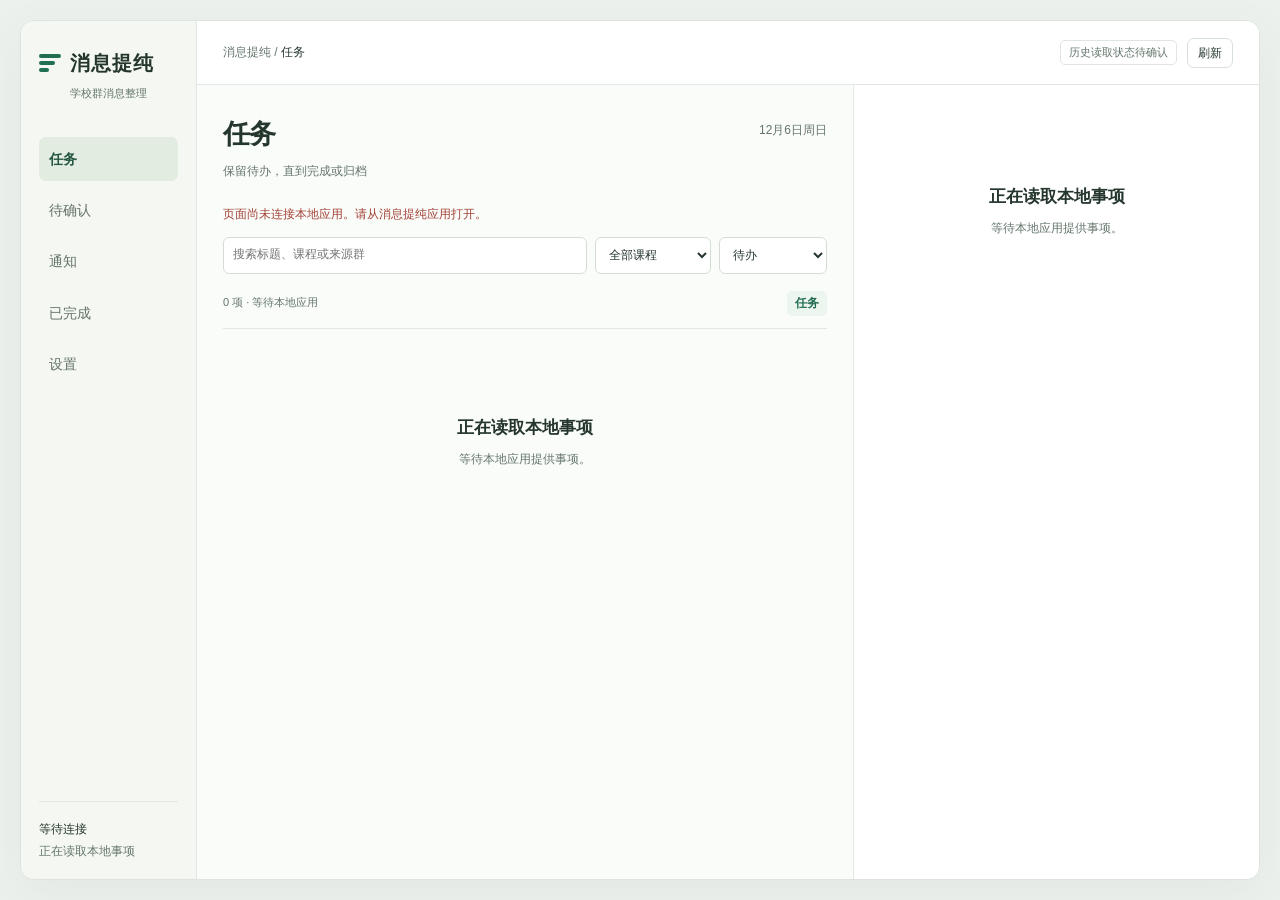
==== src/MessagePurify.Windows/App/ui/index.html @ 473367e9 "feat: connect the desktop app to persisted QQ messages" ====
<!doctype html>
<html lang="zh-CN">
<head>
  <meta charset="utf-8">
  <meta name="viewport" content="width=device-width,initial-scale=1">
  <meta http-equiv="Content-Security-Policy" content="default-src 'none'; script-src 'self'; style-src 'self'; img-src 'none'; connect-src 'none'; object-src 'none'; base-uri 'none'; form-action 'none'">
  <title>消息提纯</title>
  <link rel="stylesheet" href="app.css">
  <script src="app.js" defer></script>
</head>
<body>
  <div class="app" id="app">
    <aside class="sidebar">
      <div class="brand"><span class="brand-mark" aria-hidden="true"><i></i><i></i><i></i></span>消息提纯</div>
      <p class="brand-caption">学校群消息整理</p>
      <nav class="nav" id="nav" aria-label="主导航"></nav>
      <div class="sidebar-foot"><b id="connection-status">等待连接</b><span id="receiving-status">正在读取本地事项</span></div>
    </aside>
    <main class="main">
      <header class="topbar">
        <div class="breadcrumb">消息提纯 <span aria-hidden="true"> / </span><strong id="breadcrumb">任务</strong></div>
        <div class="top-actions"><span class="connection-badge" id="history-status">历史读取状态待确认</span><button class="button small" data-action="refresh">刷新</button></div>
      </header>
      <div class="workarea">
        <section class="list-pane" id="list-pane" aria-label="事项列表">
          <div class="page-head"><div><h1 id="page-title">任务</h1><p class="subline" id="page-subline">正在读取本地事项</p></div><div class="date-stamp" id="date-stamp"></div></div>
          <p class="error" id="host-error" role="alert" hidden></p>
          <div class="filters" id="filters">
            <input id="search" type="search" aria-label="搜索事项" placeholder="搜索标题、课程或来源群">
            <select id="course-filter" aria-label="按课程筛选"><option value="">全部课程</option></select>
            <select id="state-filter" aria-label="按状态筛选"><option value="active">待办</option></select>
          </div>
          <div class="list-summary" id="list-summary"></div>
          <div class="rows" id="rows"></div>
          <div id="settings-panel" hidden></div>
        </section>
        <aside class="detail-pane" id="detail-pane" aria-label="事项详情">
          <div class="detail-scroll"><div class="empty"><h2>正在读取</h2><p>等待本地应用提供事项。</p></div></div>
          <div class="confirmation-bar" hidden></div>
        </aside>
      </div>
    </main>
  </div>
  <div class="toast" id="toast" role="status" hidden></div>
</body>
</html>
---- src/MessagePurify.Windows/App/ui/app.css ----
:root { color-scheme:light; --ink:#25362d; --muted:#64766c; --line:#e1e8e3; --accent:#226e53; --soft:#edf5ef; --danger:#a34237; --warning:#855819; }
* { box-sizing:border-box; }
body { margin:0; background:#edf1ee; color:var(--ink); font:14px/1.6 "Microsoft YaHei","Segoe UI",sans-serif; }
button,input,select { font:inherit; }
button { cursor:pointer; }
button:focus-visible,input:focus-visible,select:focus-visible { outline:2px solid var(--accent); outline-offset:3px; }
button:active { transform:translateY(1px) scale(.97); }
button:disabled { cursor:default; opacity:.55; transform:none!important; }
[hidden] { display:none!important; }
h1,h2,h3,p { margin:0; }
.app { display:grid; grid-template-columns:176px minmax(0,1fr); height:calc(100dvh - 40px); min-height:560px; max-width:1500px; margin:20px auto; width:calc(100% - 40px); border:1px solid #dce4dd; border-radius:14px; background:#fafcf9; overflow:hidden; box-shadow:0 14px 50px #405b4810; }
.sidebar { padding:26px 18px 18px; border-right:1px solid var(--line); background:#f4f7f2; display:flex; flex-direction:column; }
.brand { font-size:20px; font-weight:700; letter-spacing:1px; display:flex; align-items:center; gap:9px; }
.brand-mark { width:22px; height:22px; display:grid; align-content:center; gap:3px; }.brand-mark i { display:block; height:4px; border-radius:2px; background:var(--accent); }.brand-mark i:nth-child(2) { width:16px; }.brand-mark i:nth-child(3) { width:10px; }
.brand-caption { color:var(--muted); font-size:11px; margin:6px 0 34px 31px; }
.nav { display:grid; gap:7px; }.nav button { display:flex; align-items:center; justify-content:space-between; width:100%; border:0; background:none; color:#647368; border-radius:7px; padding:11px 14px; text-align:left; }
.nav button[aria-current="page"] { background:#e2ece1; color:#23563e; font-weight:700; }.nav button:hover { background:#e9efe6; }
.count { font-size:11px; min-width:21px; padding:0 6px; border-radius:5px; text-align:center; background:#fff9; font-weight:600; }
.nav button { gap:6px; padding-inline:10px; }.nav button>span:first-child { display:inline-flex; align-items:center; white-space:nowrap; }.count { white-space:nowrap; font-size:10px; }
.sidebar-foot { margin-top:auto; color:var(--muted); border-top:1px solid var(--line); padding-top:18px; font-size:12px; }.sidebar-foot b { display:block; color:var(--ink); font-weight:500; margin-bottom:3px; }
.main { min-width:0; min-height:0; display:grid; grid-template-rows:64px minmax(0,1fr); }
.topbar { padding:0 26px; display:flex; justify-content:space-between; align-items:center; border-bottom:1px solid var(--line); background:#fff; gap:18px; }
.breadcrumb { color:var(--muted); font-size:12px; }.breadcrumb strong { color:var(--ink); font-weight:500; }.top-actions { display:flex; align-items:center; gap:10px; }
.connection-badge { padding:3px 8px; border:1px solid #dfe6dd; color:var(--muted); border-radius:5px; font-size:11px; white-space:nowrap; }
.button { border:1px solid #d8e1d9; border-radius:7px; padding:8px 13px; background:#fff; color:var(--ink); line-height:1.5; }.button:hover { transform:translateY(-1px); background:#f3f7f1; border-color:#a6b9a8; box-shadow:0 4px 10px #405b4815; }
.button.primary { background:var(--accent); border-color:var(--accent); color:white; }.button.primary:hover { background:#19563f; }.button.small { padding:5px 10px; font-size:12px; }.button.quiet { background:transparent; border-color:transparent; color:var(--muted); }
.workarea { display:grid; grid-template-columns:minmax(340px,1fr) 406px; min-height:0; }
.list-pane { min-width:0; padding:28px 26px; overflow:auto; }.page-head { display:flex; justify-content:space-between; align-items:flex-start; gap:16px; margin-bottom:24px; }
h1 { font-size:27px; letter-spacing:-.6px; font-weight:650; }.subline { color:var(--muted); font-size:12px; margin-top:6px; }.date-stamp { font-size:12px; color:var(--muted); text-align:right; padding-top:8px; white-space:nowrap; }
.filters { display:grid; grid-template-columns:minmax(100px,1fr) 116px 108px; gap:8px; margin-bottom:17px; }.filters input,.filters select { margin:0; min-width:0; }
.list-summary { display:flex; justify-content:space-between; align-items:center; border-bottom:1px solid var(--line); padding-bottom:12px; margin-bottom:15px; color:var(--muted); font-size:11px; gap:12px; }.list-summary b { font-size:12px; color:var(--accent); padding:3px 8px; background:var(--soft); border-radius:5px; }
.rows { display:grid; gap:11px; }.task-row { width:100%; border:1px solid var(--line); background:#fff; border-radius:9px; padding:17px 18px; text-align:left; color:var(--ink); }
.task-row:hover { transform:translateY(-2px); border-color:#adbbad; box-shadow:0 7px 16px #405b4812; }.task-row.selected { background:#f0f6ee; border-color:#8cae8b; }.task-row.overdue { border-left:3px solid #c57b6c; }.task-row.today { border-left:3px solid #c7a057; }
.row-top { display:flex; gap:10px; align-items:center; margin-bottom:9px; }.row-top h2 { font-size:15px; font-weight:600; flex:1; overflow-wrap:anywhere; }
.tag { font-size:10px; line-height:20px; padding:0 6px; border-radius:4px; font-weight:600; white-space:nowrap; background:#eef1ef; color:#5a6c62; }.tag.p0,.tag.overdue { background:#f8eae6; color:var(--danger); }.tag.p1,.tag.pending { background:#faf0de; color:var(--warning); }.tag.p2 { background:#e9f0e8; color:#41663f; }
.row-meta { display:flex; justify-content:space-between; gap:12px; color:var(--muted); font-size:11px; }.row-meta span:first-child { overflow:hidden; text-overflow:ellipsis; white-space:nowrap; }.row-meta span:last-child { flex-shrink:0; }.row-note { color:var(--warning); font-size:11px; margin-top:9px; }
.unread-dot { display:inline-block; width:6px; height:6px; border-radius:50%; background:#d56b59; margin-left:6px; vertical-align:middle; flex-shrink:0; }
.detail-pane { border-left:1px solid var(--line); background:#fff; min-height:0; display:grid; grid-template-rows:minmax(0,1fr) auto; overflow:hidden; }.detail-scroll { min-height:0; overflow:auto; overscroll-behavior:contain; padding:28px 26px; }
.confirmation-bar { border-top:1px solid var(--line); padding:14px 26px; background:#fff; }.confirmation-bar p { color:var(--muted); font-size:11px; line-height:1.8; margin-bottom:10px; }.confirmation-bar .button { width:100%; }
.eyebrow { color:var(--muted); font-size:11px; letter-spacing:1px; margin-bottom:13px; }.detail-title { font-size:21px; line-height:1.5; font-weight:650; margin-bottom:11px; overflow-wrap:anywhere; }.detail-sub { color:var(--muted); font-size:12px; margin-bottom:22px; }.detail-actions { display:flex; flex-wrap:wrap; gap:9px; margin:17px 0 24px; }
.deadline-box { border-radius:8px; padding:15px 16px; background:#f4f7f1; border:1px solid #e2e9dc; margin:20px 0; }.deadline-box.overdue { background:#fdf5f1; border-color:#f1ddd4; }.deadline-box b { display:block; font-size:15px; margin:4px 0; }.deadline-box small { color:var(--muted); font-size:11px; }.deadline-box.overdue b { color:var(--danger); }
.section-label { font-size:12px; font-weight:600; margin:22px 0 10px; }.source-meta { font-size:11px; color:var(--muted); margin:12px 0 9px; overflow-wrap:anywhere; }.message { font-size:12px; line-height:1.9; white-space:pre-wrap; overflow-wrap:anywhere; background:#f7f9f6; border:1px solid var(--line); border-radius:7px; padding:14px; }.image-placeholder { margin-top:10px; padding:12px; border:1px dashed var(--line); color:var(--muted); font-size:11px; }
.form { margin-top:15px; }.field { display:block; margin-bottom:13px; font-size:11px; color:var(--muted); }input,select { display:block; width:100%; border:1px solid #d4ded4; background:white; color:var(--ink); border-radius:6px; min-height:37px; padding:7px 9px; margin-top:5px; font-size:12px; }
.form-grid { display:grid; grid-template-columns:1fr 1fr; gap:12px; }.hint { color:var(--muted); font-size:11px; line-height:1.8; margin-bottom:14px; }.error { color:var(--danger); font-size:12px; margin-bottom:12px; overflow-wrap:anywhere; }
.empty { text-align:center; color:var(--muted); padding:70px 14px; }.empty h2 { font-size:17px; color:var(--ink); margin-bottom:9px; }.empty p { font-size:12px; }
.settings-section { border-top:1px solid var(--line); padding:22px 0; }.settings-section h2 { font-size:15px; margin-bottom:10px; }.settings-section p { color:var(--muted); font-size:12px; line-height:2; }.setting-row { display:flex; align-items:center; justify-content:space-between; gap:16px; margin:16px 0; }.setting-row select { width:145px; margin:0; }
.group-setting { margin-top:18px; padding:15px; border:1px solid var(--line); border-radius:8px; }.group-setting h3 { font-size:13px; }.group-setting .detail-actions { margin-bottom:0; }.change-box { border:1px solid var(--line); background:var(--soft); border-radius:8px; padding:12px 14px; margin-bottom:17px; font-size:12px; }.change-box p { margin-top:7px; color:var(--muted); font-size:11px; }
.toast { position:fixed; bottom:24px; left:50%; transform:translateX(-50%); padding:10px 19px; background:#284333; color:white; border-radius:8px; box-shadow:0 6px 22px #23382322; z-index:5; font-size:12px; max-width:calc(100vw - 40px); }
body,.app,.sidebar,.topbar,.detail-pane,.confirmation-bar,.nav button,.count,.connection-badge,.tag,.deadline-box,.message,input,select { transition:background-color .32s ease,color .32s ease,border-color .32s ease,box-shadow .32s ease; }.button,.task-row { transition:transform .16s ease,background-color .32s ease,color .32s ease,border-color .32s ease,box-shadow .32s ease; }
:root[data-theme="dark"] { color-scheme:dark; --ink:#f1f1f1; --muted:#a6a6a6; --line:#2a2a2a; --accent:#8ed3a6; --soft:#1a2a1e; --danger:#ff9f91; --warning:#f2c56d; }
[data-theme="dark"] body { background:#000; }[data-theme="dark"] .app { background:#0b0b0b; border-color:var(--line); box-shadow:0 14px 50px #000; }[data-theme="dark"] .sidebar { background:#080808; }
[data-theme="dark"] .topbar,[data-theme="dark"] .detail-pane,[data-theme="dark"] .confirmation-bar,[data-theme="dark"] .task-row { background:#101010; }[data-theme="dark"] .nav button { color:var(--muted); }[data-theme="dark"] .nav button[aria-current="page"] { background:#1c2b20; color:#b7e2c3; }[data-theme="dark"] .nav button:hover { background:#181818; }[data-theme="dark"] .count { background:#242424; }[data-theme="dark"] .connection-badge { border-color:#363636; }
[data-theme="dark"] .button { background:#161616; border-color:#383838; }[data-theme="dark"] .button:hover { background:#222; border-color:#5c5c5c; box-shadow:0 4px 10px #0008; }[data-theme="dark"] .button.quiet { background:transparent; border-color:transparent; color:var(--muted); }[data-theme="dark"] .button.primary { background:var(--accent); color:#173122; border-color:var(--accent); }[data-theme="dark"] .button.primary:hover { background:#b0dcbd; }
[data-theme="dark"] .task-row.selected { background:#18251b; border-color:#5e8c68; }[data-theme="dark"] .task-row:hover { border-color:#626262; box-shadow:0 7px 16px #0008; }[data-theme="dark"] .task-row.overdue { border-left-color:#b96f63; }[data-theme="dark"] .task-row.today { border-left-color:#bf9a5b; }
[data-theme="dark"] .tag { background:#242424; color:#c8c8c8; }[data-theme="dark"] .tag.p0,[data-theme="dark"] .tag.overdue { background:#3b2421; color:var(--danger); }[data-theme="dark"] .tag.p1,[data-theme="dark"] .tag.pending { background:#3a311c; color:var(--warning); }[data-theme="dark"] .tag.p2 { background:#1d3322; color:#a9d1b0; }
[data-theme="dark"] .deadline-box { background:#171d18; border-color:#314c37; }[data-theme="dark"] .deadline-box.overdue { background:#241515; border-color:#58332e; }[data-theme="dark"] .message { background:#0b0b0b; }[data-theme="dark"] input,[data-theme="dark"] select { background:#0d0d0d; border-color:#3a3a3a; }[data-theme="dark"] .toast { background:#d2f2db; color:#06120a; }
@media(max-width:1160px) { .app { grid-template-columns:154px minmax(0,1fr); }.sidebar { padding-inline:12px; }.workarea { grid-template-columns:minmax(280px,1fr) 350px; }.list-pane,.detail-scroll { padding:24px 20px; }.confirmation-bar,.topbar { padding-inline:20px; }.row-top h2 { font-size:14px; } }
@media(max-width:880px) { .app { width:860px; margin:12px; height:calc(100dvh - 24px); }.workarea { grid-template-columns:340px minmax(0,1fr); }.connection-badge { display:none; } }
@media(max-height:620px) { .app { margin:0; width:100%; height:100dvh; min-height:0; border-radius:0; }.detail-scroll { padding-block:16px; }.confirmation-bar { padding-block:10px; } }
@media(prefers-reduced-motion:reduce) { * { transition:none!important; }.button:hover,.task-row:hover { transform:none!important; box-shadow:none!important; } }
[data-motion="reduce"] * { transition:none!important; }[data-motion="reduce"] .button:hover,[data-motion="reduce"] .task-row:hover { transform:none!important; box-shadow:none!important; }
:root:not([data-ready]) * { transition:none!important; }
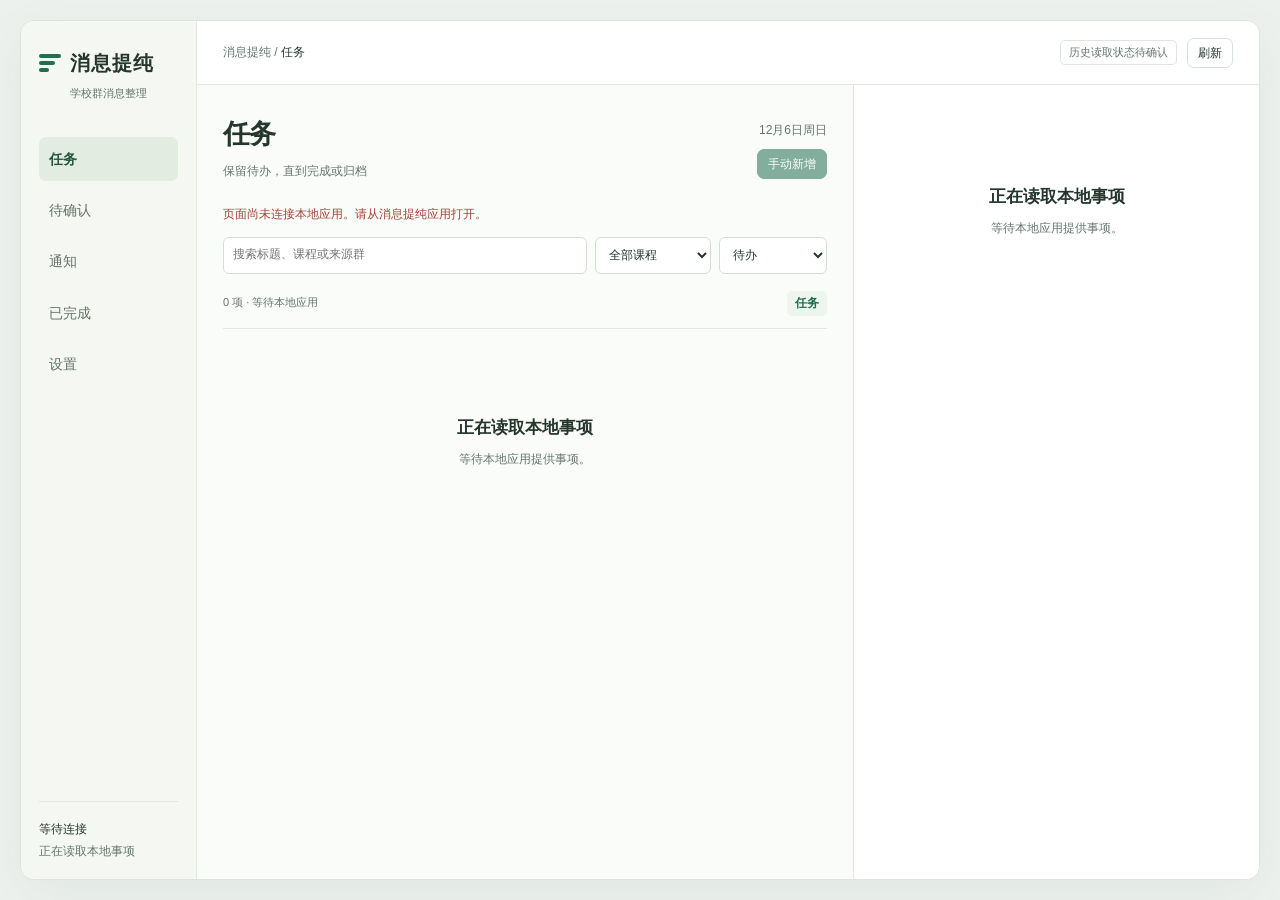
==== commit 5abb6f9f: "feat: support manual task creation" ====
--- a/src/MessagePurify.Windows/App/ui/index.html
+++ b/src/MessagePurify.Windows/App/ui/index.html
@@ -23,7 +23,7 @@
       </header>
       <div class="workarea">
         <section class="list-pane" id="list-pane" aria-label="事项列表">
-          <div class="page-head"><div><h1 id="page-title">任务</h1><p class="subline" id="page-subline">正在读取本地事项</p></div><div class="date-stamp" id="date-stamp"></div></div>
+          <div class="page-head"><div><h1 id="page-title">任务</h1><p class="subline" id="page-subline">正在读取本地事项</p></div><div class="page-head-actions"><div class="date-stamp" id="date-stamp"></div><button class="button primary small" data-action="new-task" disabled>手动新增</button></div></div>
           <p class="error" id="host-error" role="alert" hidden></p>
           <div class="filters" id="filters">
             <input id="search" type="search" aria-label="搜索事项" placeholder="搜索标题、课程或来源群">
--- a/src/MessagePurify.Windows/App/ui/app.css
+++ b/src/MessagePurify.Windows/App/ui/app.css
@@ -27,6 +27,7 @@
 .workarea { display:grid; grid-template-columns:minmax(340px,1fr) 406px; min-height:0; }
 .list-pane { min-width:0; padding:28px 26px; overflow:auto; }.page-head { display:flex; justify-content:space-between; align-items:flex-start; gap:16px; margin-bottom:24px; }
 h1 { font-size:27px; letter-spacing:-.6px; font-weight:650; }.subline { color:var(--muted); font-size:12px; margin-top:6px; }.date-stamp { font-size:12px; color:var(--muted); text-align:right; padding-top:8px; white-space:nowrap; }
+.page-head-actions { display:grid; justify-items:end; gap:9px; }.manual-source { margin-left:7px; color:var(--muted); }
 .filters { display:grid; grid-template-columns:minmax(100px,1fr) 116px 108px; gap:8px; margin-bottom:17px; }.filters input,.filters select { margin:0; min-width:0; }
 .list-summary { display:flex; justify-content:space-between; align-items:center; border-bottom:1px solid var(--line); padding-bottom:12px; margin-bottom:15px; color:var(--muted); font-size:11px; gap:12px; }.list-summary b { font-size:12px; color:var(--accent); padding:3px 8px; background:var(--soft); border-radius:5px; }
 .rows { display:grid; gap:11px; }.task-row { width:100%; border:1px solid var(--line); background:#fff; border-radius:9px; padding:17px 18px; text-align:left; color:var(--ink); }
@@ -35,6 +36,8 @@
 .tag { font-size:10px; line-height:20px; padding:0 6px; border-radius:4px; font-weight:600; white-space:nowrap; background:#eef1ef; color:#5a6c62; }.tag.p0,.tag.overdue { background:#f8eae6; color:var(--danger); }.tag.p1,.tag.pending { background:#faf0de; color:var(--warning); }.tag.p2 { background:#e9f0e8; color:#41663f; }
 .row-meta { display:flex; justify-content:space-between; gap:12px; color:var(--muted); font-size:11px; }.row-meta span:first-child { overflow:hidden; text-overflow:ellipsis; white-space:nowrap; }.row-meta span:last-child { flex-shrink:0; }.row-note { color:var(--warning); font-size:11px; margin-top:9px; }
 .unread-dot { display:inline-block; width:6px; height:6px; border-radius:50%; background:#d56b59; margin-left:6px; vertical-align:middle; flex-shrink:0; }
+.change-badge { display:inline-block; margin-left:8px; border:1px solid var(--line); border-radius:4px; padding:1px 6px; background:var(--soft); color:var(--accent); font-size:10px; font-weight:500; vertical-align:middle; }.detail-change-label { margin:0 0 12px; }
+.change-history .section-label span { margin-left:8px; color:var(--muted); font-size:10px; font-weight:400; }.history-list { list-style:none; padding:0; }.history-entry { border:1px solid var(--line); border-radius:8px; padding:12px; margin-bottom:10px; }.history-heading { display:flex; justify-content:space-between; align-items:flex-start; flex-wrap:wrap; gap:6px 12px; font-size:12px; overflow-wrap:anywhere; }.history-heading time { color:var(--muted); font-size:10px; }.history-fields { margin-top:12px; font-size:11px; }.history-fields dt { color:var(--muted); margin:9px 0 4px; }.history-fields dd { display:flex; flex-wrap:wrap; gap:5px 8px; overflow-wrap:anywhere; }.history-fields dd>span:not(.history-arrow),.history-fields strong { min-width:0; max-width:100%; }.history-fields strong { font-weight:500; }.history-arrow { color:var(--muted); }.history-evidence { margin-top:12px; border-top:1px solid var(--line); padding-top:10px; }.history-evidence .hint { margin-bottom:0; }.pending-changes .button { margin-top:10px; }
 .detail-pane { border-left:1px solid var(--line); background:#fff; min-height:0; display:grid; grid-template-rows:minmax(0,1fr) auto; overflow:hidden; }.detail-scroll { min-height:0; overflow:auto; overscroll-behavior:contain; padding:28px 26px; }
 .confirmation-bar { border-top:1px solid var(--line); padding:14px 26px; background:#fff; }.confirmation-bar p { color:var(--muted); font-size:11px; line-height:1.8; margin-bottom:10px; }.confirmation-bar .button { width:100%; }
 .eyebrow { color:var(--muted); font-size:11px; letter-spacing:1px; margin-bottom:13px; }.detail-title { font-size:21px; line-height:1.5; font-weight:650; margin-bottom:11px; overflow-wrap:anywhere; }.detail-sub { color:var(--muted); font-size:12px; margin-bottom:22px; }.detail-actions { display:flex; flex-wrap:wrap; gap:9px; margin:17px 0 24px; }
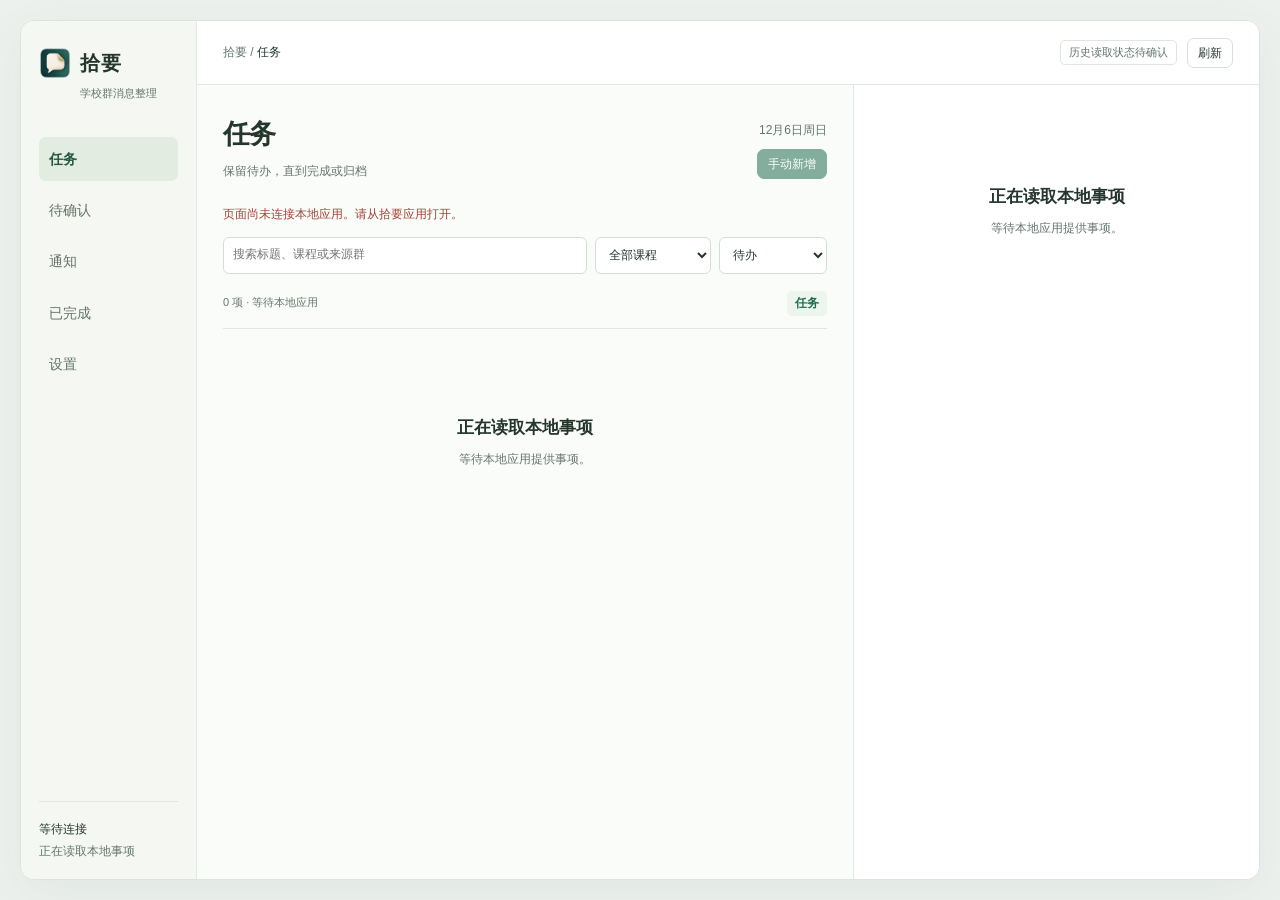
==== commit 9414a77e: "feat: brand the application as Shiyao" ====
--- a/src/MessagePurify.Windows/App/ui/index.html
+++ b/src/MessagePurify.Windows/App/ui/index.html
@@ -3,22 +3,23 @@
 <head>
   <meta charset="utf-8">
   <meta name="viewport" content="width=device-width,initial-scale=1">
-  <meta http-equiv="Content-Security-Policy" content="default-src 'none'; script-src 'self'; style-src 'self'; img-src 'none'; connect-src 'none'; object-src 'none'; base-uri 'none'; form-action 'none'">
-  <title>消息提纯</title>
+  <meta http-equiv="Content-Security-Policy" content="default-src 'none'; script-src 'self'; style-src 'self'; img-src 'self'; connect-src 'none'; object-src 'none'; base-uri 'none'; form-action 'none'">
+  <title>拾要</title>
+  <link rel="icon" href="assets/shiyao.ico">
   <link rel="stylesheet" href="app.css">
   <script src="app.js" defer></script>
 </head>
 <body>
   <div class="app" id="app">
     <aside class="sidebar">
-      <div class="brand"><span class="brand-mark" aria-hidden="true"><i></i><i></i><i></i></span>消息提纯</div>
+      <div class="brand"><img class="brand-mark" src="assets/shiyao.png" width="32" height="32" alt="" aria-hidden="true">拾要</div>
       <p class="brand-caption">学校群消息整理</p>
       <nav class="nav" id="nav" aria-label="主导航"></nav>
       <div class="sidebar-foot"><b id="connection-status">等待连接</b><span id="receiving-status">正在读取本地事项</span></div>
     </aside>
     <main class="main">
       <header class="topbar">
-        <div class="breadcrumb">消息提纯 <span aria-hidden="true"> / </span><strong id="breadcrumb">任务</strong></div>
+        <div class="breadcrumb">拾要 <span aria-hidden="true"> / </span><strong id="breadcrumb">任务</strong></div>
         <div class="top-actions"><span class="connection-badge" id="history-status">历史读取状态待确认</span><button class="button small" data-action="refresh">刷新</button></div>
       </header>
       <div class="workarea">
--- a/src/MessagePurify.Windows/App/ui/app.css
+++ b/src/MessagePurify.Windows/App/ui/app.css
@@ -11,8 +11,8 @@
 .app { display:grid; grid-template-columns:176px minmax(0,1fr); height:calc(100dvh - 40px); min-height:560px; max-width:1500px; margin:20px auto; width:calc(100% - 40px); border:1px solid #dce4dd; border-radius:14px; background:#fafcf9; overflow:hidden; box-shadow:0 14px 50px #405b4810; }
 .sidebar { padding:26px 18px 18px; border-right:1px solid var(--line); background:#f4f7f2; display:flex; flex-direction:column; }
 .brand { font-size:20px; font-weight:700; letter-spacing:1px; display:flex; align-items:center; gap:9px; }
-.brand-mark { width:22px; height:22px; display:grid; align-content:center; gap:3px; }.brand-mark i { display:block; height:4px; border-radius:2px; background:var(--accent); }.brand-mark i:nth-child(2) { width:16px; }.brand-mark i:nth-child(3) { width:10px; }
-.brand-caption { color:var(--muted); font-size:11px; margin:6px 0 34px 31px; }
+.brand-mark { width:32px; height:32px; flex-shrink:0; object-fit:contain; }
+.brand-caption { color:var(--muted); font-size:11px; margin:6px 0 34px 41px; }
 .nav { display:grid; gap:7px; }.nav button { display:flex; align-items:center; justify-content:space-between; width:100%; border:0; background:none; color:#647368; border-radius:7px; padding:11px 14px; text-align:left; }
 .nav button[aria-current="page"] { background:#e2ece1; color:#23563e; font-weight:700; }.nav button:hover { background:#e9efe6; }
 .count { font-size:11px; min-width:21px; padding:0 6px; border-radius:5px; text-align:center; background:#fff9; font-weight:600; }
@@ -45,8 +45,10 @@
 .section-label { font-size:12px; font-weight:600; margin:22px 0 10px; }.source-meta { font-size:11px; color:var(--muted); margin:12px 0 9px; overflow-wrap:anywhere; }.message { font-size:12px; line-height:1.9; white-space:pre-wrap; overflow-wrap:anywhere; background:#f7f9f6; border:1px solid var(--line); border-radius:7px; padding:14px; }.image-placeholder { margin-top:10px; padding:12px; border:1px dashed var(--line); color:var(--muted); font-size:11px; }
 .form { margin-top:15px; }.field { display:block; margin-bottom:13px; font-size:11px; color:var(--muted); }input,select { display:block; width:100%; border:1px solid #d4ded4; background:white; color:var(--ink); border-radius:6px; min-height:37px; padding:7px 9px; margin-top:5px; font-size:12px; }
 .form-grid { display:grid; grid-template-columns:1fr 1fr; gap:12px; }.hint { color:var(--muted); font-size:11px; line-height:1.8; margin-bottom:14px; }.error { color:var(--danger); font-size:12px; margin-bottom:12px; overflow-wrap:anywhere; }
+.merge-field { margin:14px 0; padding:13px; border:1px solid var(--line); border-radius:8px; }.merge-field h3 { display:flex; justify-content:space-between; gap:10px; font-size:12px; }.merge-field h3 span { color:var(--warning); font-size:11px; }.merge-field dl { display:grid; grid-template-columns:65px minmax(0,1fr); gap:7px 9px; margin:12px 0; font-size:11px; line-height:1.6; }.merge-field dt { color:var(--muted); }.merge-field dd { margin:0; overflow-wrap:anywhere; }.split-evidence { border:1px solid var(--line); border-radius:8px; padding:13px; margin:18px 0; }.split-evidence legend { font-size:12px; padding:0 6px; }.evidence-choice { display:flex; gap:9px; margin:12px 0; font-size:12px; line-height:1.7; }.evidence-choice input { width:16px; min-height:16px; margin:3px 0 0; flex-shrink:0; }.evidence-choice small { display:block; color:var(--muted); white-space:pre-wrap; max-height:120px; overflow:auto; overflow-wrap:anywhere; }.related-items,.merged-sources { border-top:1px solid var(--line); padding-top:18px; margin-top:18px; }.related-items .button,.merged-sources>.button { display:block; margin:8px 0; max-width:100%; text-align:left; overflow-wrap:anywhere; }.merged-source-detail { border:1px solid var(--line); border-radius:8px; padding:12px; margin-top:15px; }.merged-source-detail>h3 { font-size:13px; }
 .empty { text-align:center; color:var(--muted); padding:70px 14px; }.empty h2 { font-size:17px; color:var(--ink); margin-bottom:9px; }.empty p { font-size:12px; }
 .settings-section { border-top:1px solid var(--line); padding:22px 0; }.settings-section h2 { font-size:15px; margin-bottom:10px; }.settings-section p { color:var(--muted); font-size:12px; line-height:2; }.setting-row { display:flex; align-items:center; justify-content:space-between; gap:16px; margin:16px 0; }.setting-row select { width:145px; margin:0; }
+.backup-preview { margin-top:16px; padding:16px; border:1px solid var(--line); border-radius:8px; background:var(--soft); }.backup-preview h3 { font-size:13px; margin-bottom:8px; }.backup-section #backup-result { overflow-wrap:anywhere; }.backup-section .error { color:var(--danger); }.backup-preview .detail-actions { margin-bottom:0; }
 .group-setting { margin-top:18px; padding:15px; border:1px solid var(--line); border-radius:8px; }.group-setting h3 { font-size:13px; }.group-setting .detail-actions { margin-bottom:0; }.change-box { border:1px solid var(--line); background:var(--soft); border-radius:8px; padding:12px 14px; margin-bottom:17px; font-size:12px; }.change-box p { margin-top:7px; color:var(--muted); font-size:11px; }
 .toast { position:fixed; bottom:24px; left:50%; transform:translateX(-50%); padding:10px 19px; background:#284333; color:white; border-radius:8px; box-shadow:0 6px 22px #23382322; z-index:5; font-size:12px; max-width:calc(100vw - 40px); }
 body,.app,.sidebar,.topbar,.detail-pane,.confirmation-bar,.nav button,.count,.connection-badge,.tag,.deadline-box,.message,input,select { transition:background-color .32s ease,color .32s ease,border-color .32s ease,box-shadow .32s ease; }.button,.task-row { transition:transform .16s ease,background-color .32s ease,color .32s ease,border-color .32s ease,box-shadow .32s ease; }
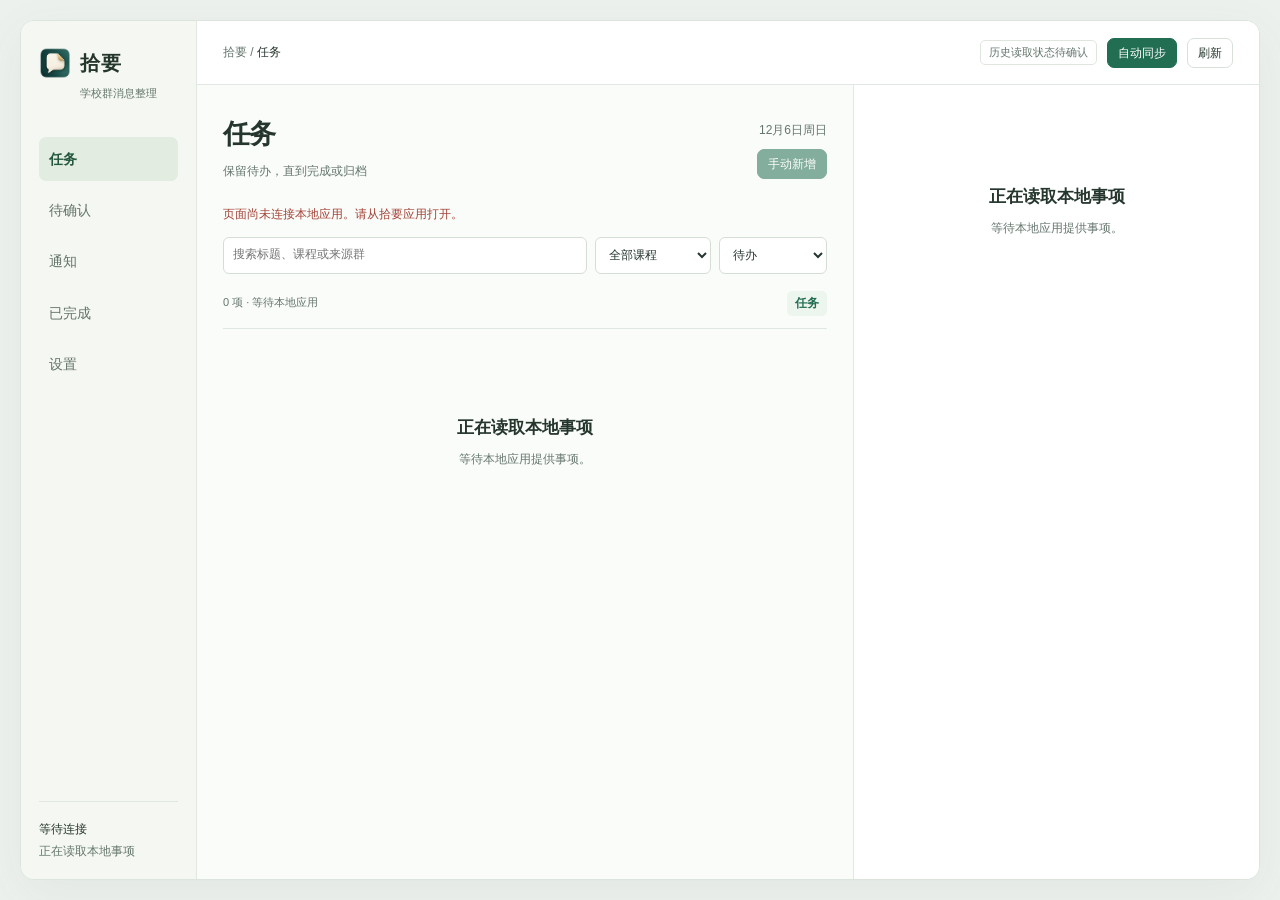
==== commit 3770ee9c: "feat: sync QQ on demand and restore ordinary client" ====
--- a/src/MessagePurify.Windows/App/ui/index.html
+++ b/src/MessagePurify.Windows/App/ui/index.html
@@ -20,7 +20,7 @@
     <main class="main">
       <header class="topbar">
         <div class="breadcrumb">拾要 <span aria-hidden="true"> / </span><strong id="breadcrumb">任务</strong></div>
-        <div class="top-actions"><span class="connection-badge" id="history-status">历史读取状态待确认</span><button class="button small" data-action="refresh">刷新</button></div>
+        <div class="top-actions"><span class="connection-badge" id="history-status">等待同步</span><button class="button primary small" data-action="sync-now">自动同步</button><button class="button small" data-action="refresh">刷新</button></div>
       </header>
       <div class="workarea">
         <section class="list-pane" id="list-pane" aria-label="事项列表">
--- a/src/MessagePurify.Windows/App/ui/app.css
+++ b/src/MessagePurify.Windows/App/ui/app.css
@@ -65,3 +65,7 @@
 @media(prefers-reduced-motion:reduce) { * { transition:none!important; }.button:hover,.task-row:hover { transform:none!important; box-shadow:none!important; } }
 [data-motion="reduce"] * { transition:none!important; }[data-motion="reduce"] .button:hover,[data-motion="reduce"] .task-row:hover { transform:none!important; box-shadow:none!important; }
 :root:not([data-ready]) * { transition:none!important; }
+
+.transparency-control { display:flex; align-items:center; gap:10px; }
+.transparency-control input[type="range"] { width:150px; padding:0; border:0; background:transparent; accent-color:var(--accent); cursor:pointer; }
+.transparency-control output { min-width:40px; text-align:right; font-variant-numeric:tabular-nums; color:var(--muted); }
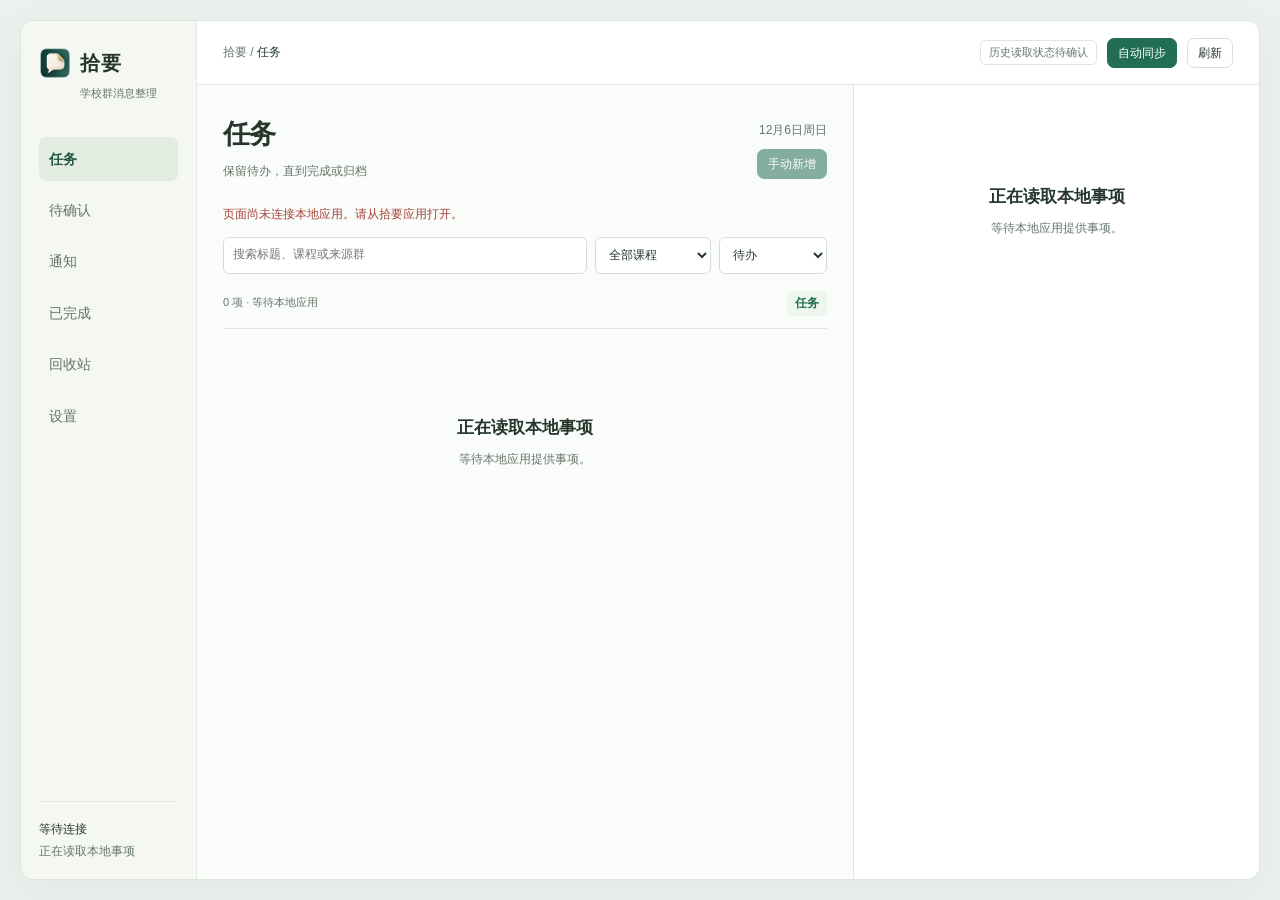
==== commit d46ed07a: "feat: move ignored messages into sidebar trash page" ====
--- a/src/MessagePurify.Windows/App/ui/index.html
+++ b/src/MessagePurify.Windows/App/ui/index.html
@@ -32,6 +32,12 @@
             <select id="state-filter" aria-label="按状态筛选"><option value="active">待办</option></select>
           </div>
           <div class="list-summary" id="list-summary"></div>
+          <section id="batch-review" class="batch-review" aria-label="批量审核" hidden>
+            <div class="batch-actions"><label class="batch-check"><input type="checkbox" id="batch-select-all">全选当前列表</label><span id="batch-count">已选 0 项</span><button class="button small" data-action="batch-ignore" disabled>批量忽略</button><button class="button primary small" data-action="batch-accept" disabled>批量加入任务</button></div>
+            <div class="batch-options"><label>统一日期（可选）<input type="date" id="batch-date" aria-label="批量任务统一日期"></label><label class="batch-check"><input type="checkbox" id="batch-use-suggestions">使用各项建议日期</label></div>
+            <p class="subline">加入前请核对日期；没有日期或需要单独审核的条目会保留。忽略后可在“回收站”中撤销。</p>
+            <p id="batch-result" class="subline" role="status" hidden></p>
+          </section>
           <div class="rows" id="rows"></div>
           <div id="settings-panel" hidden></div>
         </section>
--- a/src/MessagePurify.Windows/App/ui/app.css
+++ b/src/MessagePurify.Windows/App/ui/app.css
@@ -31,6 +31,7 @@
 .filters { display:grid; grid-template-columns:minmax(100px,1fr) 116px 108px; gap:8px; margin-bottom:17px; }.filters input,.filters select { margin:0; min-width:0; }
 .list-summary { display:flex; justify-content:space-between; align-items:center; border-bottom:1px solid var(--line); padding-bottom:12px; margin-bottom:15px; color:var(--muted); font-size:11px; gap:12px; }.list-summary b { font-size:12px; color:var(--accent); padding:3px 8px; background:var(--soft); border-radius:5px; }
 .rows { display:grid; gap:11px; }.task-row { width:100%; border:1px solid var(--line); background:#fff; border-radius:9px; padding:17px 18px; text-align:left; color:var(--ink); }
+.batch-review { border:1px solid var(--line); border-radius:9px; padding:12px; margin-bottom:15px; }.batch-actions,.batch-options { display:flex; align-items:center; flex-wrap:wrap; gap:8px 12px; }.batch-actions { justify-content:flex-start; }.batch-actions>span { color:var(--muted); font-size:12px; }.batch-options { margin-top:10px; font-size:12px; }.batch-options input[type=date] { display:block; margin-top:4px; padding:5px 8px; }.batch-check { display:inline-flex; align-items:center; gap:6px; font-size:12px; cursor:pointer; }.batch-check input { width:17px; height:17px; margin:0; padding:0; accent-color:var(--accent); flex-shrink:0; }.batch-row { display:flex; align-items:center; gap:9px; min-width:0; }.batch-row .task-row { flex:1; min-width:0; }#batch-result { overflow-wrap:anywhere; }
 .task-row:hover { transform:translateY(-2px); border-color:#adbbad; box-shadow:0 7px 16px #405b4812; }.task-row.selected { background:#f0f6ee; border-color:#8cae8b; }.task-row.overdue { border-left:3px solid #c57b6c; }.task-row.today { border-left:3px solid #c7a057; }
 .row-top { display:flex; gap:10px; align-items:center; margin-bottom:9px; }.row-top h2 { font-size:15px; font-weight:600; flex:1; overflow-wrap:anywhere; }
 .tag { font-size:10px; line-height:20px; padding:0 6px; border-radius:4px; font-weight:600; white-space:nowrap; background:#eef1ef; color:#5a6c62; }.tag.p0,.tag.overdue { background:#f8eae6; color:var(--danger); }.tag.p1,.tag.pending { background:#faf0de; color:var(--warning); }.tag.p2 { background:#e9f0e8; color:#41663f; }
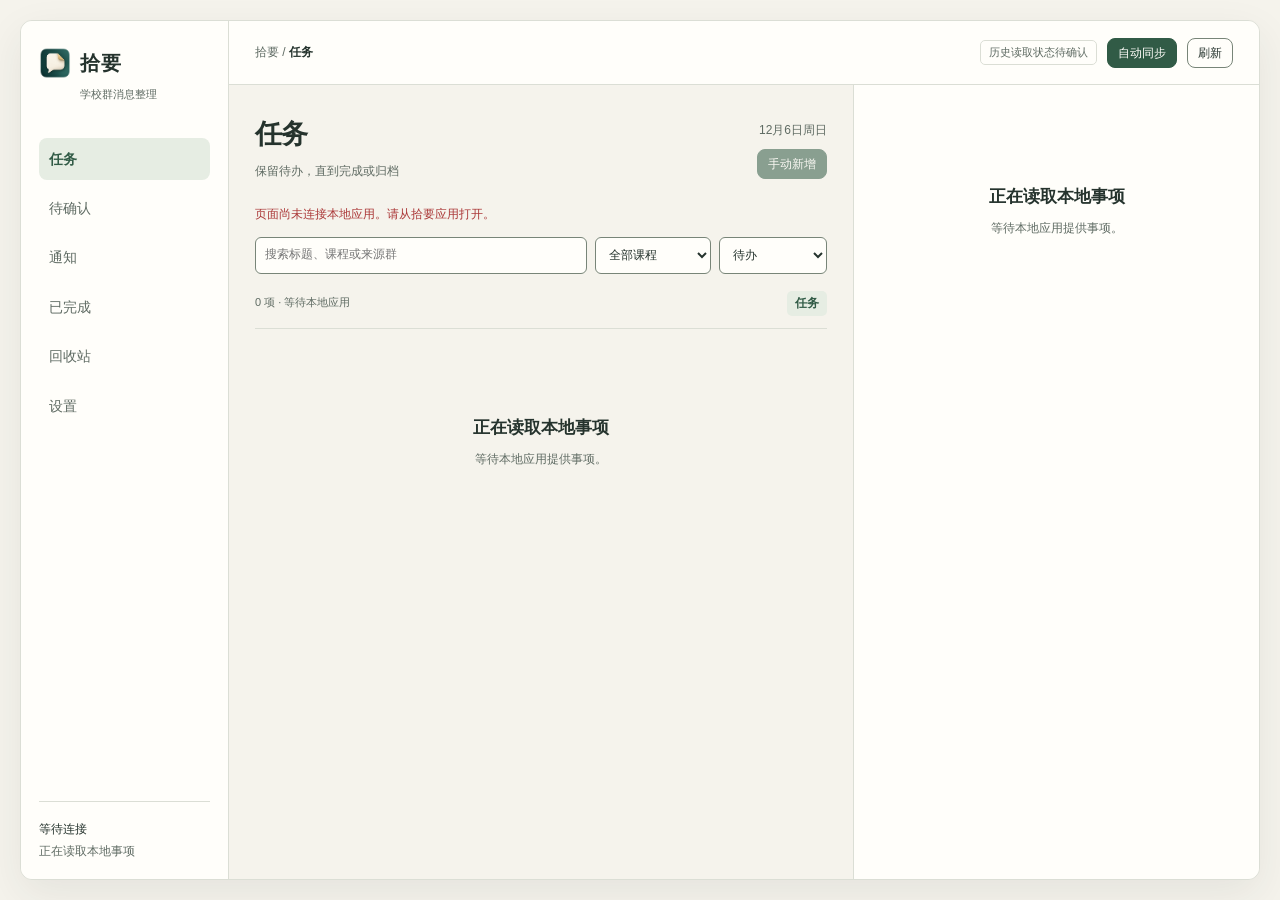
==== commit f60afbe3: "Refresh app styles with an accessible warm palette" ====
--- a/src/MessagePurify.Windows/App/ui/index.html
+++ b/src/MessagePurify.Windows/App/ui/index.html
@@ -12,7 +12,7 @@
 <body>
   <div class="app" id="app">
     <aside class="sidebar">
-      <div class="brand"><img class="brand-mark" src="assets/shiyao.png" width="32" height="32" alt="" aria-hidden="true">拾要</div>
+      <div class="brand"><img class="brand-mark" src="assets/shiyao.png" width="32" height="32" alt="" aria-hidden="true"><span class="brand-name">拾要</span></div>
       <p class="brand-caption">学校群消息整理</p>
       <nav class="nav" id="nav" aria-label="主导航"></nav>
       <div class="sidebar-foot"><b id="connection-status">等待连接</b><span id="receiving-status">正在读取本地事项</span></div>
--- a/src/MessagePurify.Windows/App/ui/app.css
+++ b/src/MessagePurify.Windows/App/ui/app.css
@@ -1,72 +1,245 @@
-:root { color-scheme:light; --ink:#25362d; --muted:#64766c; --line:#e1e8e3; --accent:#226e53; --soft:#edf5ef; --danger:#a34237; --warning:#855819; }
-* { box-sizing:border-box; }
-body { margin:0; background:#edf1ee; color:var(--ink); font:14px/1.6 "Microsoft YaHei","Segoe UI",sans-serif; }
-button,input,select { font:inherit; }
-button { cursor:pointer; }
-button:focus-visible,input:focus-visible,select:focus-visible { outline:2px solid var(--accent); outline-offset:3px; }
-button:active { transform:translateY(1px) scale(.97); }
-button:disabled { cursor:default; opacity:.55; transform:none!important; }
-[hidden] { display:none!important; }
-h1,h2,h3,p { margin:0; }
-.app { display:grid; grid-template-columns:176px minmax(0,1fr); height:calc(100dvh - 40px); min-height:560px; max-width:1500px; margin:20px auto; width:calc(100% - 40px); border:1px solid #dce4dd; border-radius:14px; background:#fafcf9; overflow:hidden; box-shadow:0 14px 50px #405b4810; }
-.sidebar { padding:26px 18px 18px; border-right:1px solid var(--line); background:#f4f7f2; display:flex; flex-direction:column; }
-.brand { font-size:20px; font-weight:700; letter-spacing:1px; display:flex; align-items:center; gap:9px; }
-.brand-mark { width:32px; height:32px; flex-shrink:0; object-fit:contain; }
-.brand-caption { color:var(--muted); font-size:11px; margin:6px 0 34px 41px; }
-.nav { display:grid; gap:7px; }.nav button { display:flex; align-items:center; justify-content:space-between; width:100%; border:0; background:none; color:#647368; border-radius:7px; padding:11px 14px; text-align:left; }
-.nav button[aria-current="page"] { background:#e2ece1; color:#23563e; font-weight:700; }.nav button:hover { background:#e9efe6; }
-.count { font-size:11px; min-width:21px; padding:0 6px; border-radius:5px; text-align:center; background:#fff9; font-weight:600; }
-.nav button { gap:6px; padding-inline:10px; }.nav button>span:first-child { display:inline-flex; align-items:center; white-space:nowrap; }.count { white-space:nowrap; font-size:10px; }
-.sidebar-foot { margin-top:auto; color:var(--muted); border-top:1px solid var(--line); padding-top:18px; font-size:12px; }.sidebar-foot b { display:block; color:var(--ink); font-weight:500; margin-bottom:3px; }
-.main { min-width:0; min-height:0; display:grid; grid-template-rows:64px minmax(0,1fr); }
-.topbar { padding:0 26px; display:flex; justify-content:space-between; align-items:center; border-bottom:1px solid var(--line); background:#fff; gap:18px; }
-.breadcrumb { color:var(--muted); font-size:12px; }.breadcrumb strong { color:var(--ink); font-weight:500; }.top-actions { display:flex; align-items:center; gap:10px; }
-.connection-badge { padding:3px 8px; border:1px solid #dfe6dd; color:var(--muted); border-radius:5px; font-size:11px; white-space:nowrap; }
-.button { border:1px solid #d8e1d9; border-radius:7px; padding:8px 13px; background:#fff; color:var(--ink); line-height:1.5; }.button:hover { transform:translateY(-1px); background:#f3f7f1; border-color:#a6b9a8; box-shadow:0 4px 10px #405b4815; }
-.button.primary { background:var(--accent); border-color:var(--accent); color:white; }.button.primary:hover { background:#19563f; }.button.small { padding:5px 10px; font-size:12px; }.button.quiet { background:transparent; border-color:transparent; color:var(--muted); }
-.workarea { display:grid; grid-template-columns:minmax(340px,1fr) 406px; min-height:0; }
-.list-pane { min-width:0; padding:28px 26px; overflow:auto; }.page-head { display:flex; justify-content:space-between; align-items:flex-start; gap:16px; margin-bottom:24px; }
-h1 { font-size:27px; letter-spacing:-.6px; font-weight:650; }.subline { color:var(--muted); font-size:12px; margin-top:6px; }.date-stamp { font-size:12px; color:var(--muted); text-align:right; padding-top:8px; white-space:nowrap; }
-.page-head-actions { display:grid; justify-items:end; gap:9px; }.manual-source { margin-left:7px; color:var(--muted); }
-.filters { display:grid; grid-template-columns:minmax(100px,1fr) 116px 108px; gap:8px; margin-bottom:17px; }.filters input,.filters select { margin:0; min-width:0; }
-.list-summary { display:flex; justify-content:space-between; align-items:center; border-bottom:1px solid var(--line); padding-bottom:12px; margin-bottom:15px; color:var(--muted); font-size:11px; gap:12px; }.list-summary b { font-size:12px; color:var(--accent); padding:3px 8px; background:var(--soft); border-radius:5px; }
-.rows { display:grid; gap:11px; }.task-row { width:100%; border:1px solid var(--line); background:#fff; border-radius:9px; padding:17px 18px; text-align:left; color:var(--ink); }
-.batch-review { border:1px solid var(--line); border-radius:9px; padding:12px; margin-bottom:15px; }.batch-actions,.batch-options { display:flex; align-items:center; flex-wrap:wrap; gap:8px 12px; }.batch-actions { justify-content:flex-start; }.batch-actions>span { color:var(--muted); font-size:12px; }.batch-options { margin-top:10px; font-size:12px; }.batch-options input[type=date] { display:block; margin-top:4px; padding:5px 8px; }.batch-check { display:inline-flex; align-items:center; gap:6px; font-size:12px; cursor:pointer; }.batch-check input { width:17px; height:17px; margin:0; padding:0; accent-color:var(--accent); flex-shrink:0; }.batch-row { display:flex; align-items:center; gap:9px; min-width:0; }.batch-row .task-row { flex:1; min-width:0; }#batch-result { overflow-wrap:anywhere; }
-.task-row:hover { transform:translateY(-2px); border-color:#adbbad; box-shadow:0 7px 16px #405b4812; }.task-row.selected { background:#f0f6ee; border-color:#8cae8b; }.task-row.overdue { border-left:3px solid #c57b6c; }.task-row.today { border-left:3px solid #c7a057; }
-.row-top { display:flex; gap:10px; align-items:center; margin-bottom:9px; }.row-top h2 { font-size:15px; font-weight:600; flex:1; overflow-wrap:anywhere; }
-.tag { font-size:10px; line-height:20px; padding:0 6px; border-radius:4px; font-weight:600; white-space:nowrap; background:#eef1ef; color:#5a6c62; }.tag.p0,.tag.overdue { background:#f8eae6; color:var(--danger); }.tag.p1,.tag.pending { background:#faf0de; color:var(--warning); }.tag.p2 { background:#e9f0e8; color:#41663f; }
-.row-meta { display:flex; justify-content:space-between; gap:12px; color:var(--muted); font-size:11px; }.row-meta span:first-child { overflow:hidden; text-overflow:ellipsis; white-space:nowrap; }.row-meta span:last-child { flex-shrink:0; }.row-note { color:var(--warning); font-size:11px; margin-top:9px; }
-.unread-dot { display:inline-block; width:6px; height:6px; border-radius:50%; background:#d56b59; margin-left:6px; vertical-align:middle; flex-shrink:0; }
-.change-badge { display:inline-block; margin-left:8px; border:1px solid var(--line); border-radius:4px; padding:1px 6px; background:var(--soft); color:var(--accent); font-size:10px; font-weight:500; vertical-align:middle; }.detail-change-label { margin:0 0 12px; }
-.change-history .section-label span { margin-left:8px; color:var(--muted); font-size:10px; font-weight:400; }.history-list { list-style:none; padding:0; }.history-entry { border:1px solid var(--line); border-radius:8px; padding:12px; margin-bottom:10px; }.history-heading { display:flex; justify-content:space-between; align-items:flex-start; flex-wrap:wrap; gap:6px 12px; font-size:12px; overflow-wrap:anywhere; }.history-heading time { color:var(--muted); font-size:10px; }.history-fields { margin-top:12px; font-size:11px; }.history-fields dt { color:var(--muted); margin:9px 0 4px; }.history-fields dd { display:flex; flex-wrap:wrap; gap:5px 8px; overflow-wrap:anywhere; }.history-fields dd>span:not(.history-arrow),.history-fields strong { min-width:0; max-width:100%; }.history-fields strong { font-weight:500; }.history-arrow { color:var(--muted); }.history-evidence { margin-top:12px; border-top:1px solid var(--line); padding-top:10px; }.history-evidence .hint { margin-bottom:0; }.pending-changes .button { margin-top:10px; }
-.detail-pane { border-left:1px solid var(--line); background:#fff; min-height:0; display:grid; grid-template-rows:minmax(0,1fr) auto; overflow:hidden; }.detail-scroll { min-height:0; overflow:auto; overscroll-behavior:contain; padding:28px 26px; }
-.confirmation-bar { border-top:1px solid var(--line); padding:14px 26px; background:#fff; }.confirmation-bar p { color:var(--muted); font-size:11px; line-height:1.8; margin-bottom:10px; }.confirmation-bar .button { width:100%; }
-.eyebrow { color:var(--muted); font-size:11px; letter-spacing:1px; margin-bottom:13px; }.detail-title { font-size:21px; line-height:1.5; font-weight:650; margin-bottom:11px; overflow-wrap:anywhere; }.detail-sub { color:var(--muted); font-size:12px; margin-bottom:22px; }.detail-actions { display:flex; flex-wrap:wrap; gap:9px; margin:17px 0 24px; }
-.deadline-box { border-radius:8px; padding:15px 16px; background:#f4f7f1; border:1px solid #e2e9dc; margin:20px 0; }.deadline-box.overdue { background:#fdf5f1; border-color:#f1ddd4; }.deadline-box b { display:block; font-size:15px; margin:4px 0; }.deadline-box small { color:var(--muted); font-size:11px; }.deadline-box.overdue b { color:var(--danger); }
-.section-label { font-size:12px; font-weight:600; margin:22px 0 10px; }.source-meta { font-size:11px; color:var(--muted); margin:12px 0 9px; overflow-wrap:anywhere; }.message { font-size:12px; line-height:1.9; white-space:pre-wrap; overflow-wrap:anywhere; background:#f7f9f6; border:1px solid var(--line); border-radius:7px; padding:14px; }.image-placeholder { margin-top:10px; padding:12px; border:1px dashed var(--line); color:var(--muted); font-size:11px; }
-.form { margin-top:15px; }.field { display:block; margin-bottom:13px; font-size:11px; color:var(--muted); }input,select { display:block; width:100%; border:1px solid #d4ded4; background:white; color:var(--ink); border-radius:6px; min-height:37px; padding:7px 9px; margin-top:5px; font-size:12px; }
-.form-grid { display:grid; grid-template-columns:1fr 1fr; gap:12px; }.hint { color:var(--muted); font-size:11px; line-height:1.8; margin-bottom:14px; }.error { color:var(--danger); font-size:12px; margin-bottom:12px; overflow-wrap:anywhere; }
-.merge-field { margin:14px 0; padding:13px; border:1px solid var(--line); border-radius:8px; }.merge-field h3 { display:flex; justify-content:space-between; gap:10px; font-size:12px; }.merge-field h3 span { color:var(--warning); font-size:11px; }.merge-field dl { display:grid; grid-template-columns:65px minmax(0,1fr); gap:7px 9px; margin:12px 0; font-size:11px; line-height:1.6; }.merge-field dt { color:var(--muted); }.merge-field dd { margin:0; overflow-wrap:anywhere; }.split-evidence { border:1px solid var(--line); border-radius:8px; padding:13px; margin:18px 0; }.split-evidence legend { font-size:12px; padding:0 6px; }.evidence-choice { display:flex; gap:9px; margin:12px 0; font-size:12px; line-height:1.7; }.evidence-choice input { width:16px; min-height:16px; margin:3px 0 0; flex-shrink:0; }.evidence-choice small { display:block; color:var(--muted); white-space:pre-wrap; max-height:120px; overflow:auto; overflow-wrap:anywhere; }.related-items,.merged-sources { border-top:1px solid var(--line); padding-top:18px; margin-top:18px; }.related-items .button,.merged-sources>.button { display:block; margin:8px 0; max-width:100%; text-align:left; overflow-wrap:anywhere; }.merged-source-detail { border:1px solid var(--line); border-radius:8px; padding:12px; margin-top:15px; }.merged-source-detail>h3 { font-size:13px; }
-.empty { text-align:center; color:var(--muted); padding:70px 14px; }.empty h2 { font-size:17px; color:var(--ink); margin-bottom:9px; }.empty p { font-size:12px; }
-.settings-section { border-top:1px solid var(--line); padding:22px 0; }.settings-section h2 { font-size:15px; margin-bottom:10px; }.settings-section p { color:var(--muted); font-size:12px; line-height:2; }.setting-row { display:flex; align-items:center; justify-content:space-between; gap:16px; margin:16px 0; }.setting-row select { width:145px; margin:0; }
-.backup-preview { margin-top:16px; padding:16px; border:1px solid var(--line); border-radius:8px; background:var(--soft); }.backup-preview h3 { font-size:13px; margin-bottom:8px; }.backup-section #backup-result { overflow-wrap:anywhere; }.backup-section .error { color:var(--danger); }.backup-preview .detail-actions { margin-bottom:0; }
-.group-setting { margin-top:18px; padding:15px; border:1px solid var(--line); border-radius:8px; }.group-setting h3 { font-size:13px; }.group-setting .detail-actions { margin-bottom:0; }.change-box { border:1px solid var(--line); background:var(--soft); border-radius:8px; padding:12px 14px; margin-bottom:17px; font-size:12px; }.change-box p { margin-top:7px; color:var(--muted); font-size:11px; }
-.toast { position:fixed; bottom:24px; left:50%; transform:translateX(-50%); padding:10px 19px; background:#284333; color:white; border-radius:8px; box-shadow:0 6px 22px #23382322; z-index:5; font-size:12px; max-width:calc(100vw - 40px); }
-body,.app,.sidebar,.topbar,.detail-pane,.confirmation-bar,.nav button,.count,.connection-badge,.tag,.deadline-box,.message,input,select { transition:background-color .32s ease,color .32s ease,border-color .32s ease,box-shadow .32s ease; }.button,.task-row { transition:transform .16s ease,background-color .32s ease,color .32s ease,border-color .32s ease,box-shadow .32s ease; }
-:root[data-theme="dark"] { color-scheme:dark; --ink:#f1f1f1; --muted:#a6a6a6; --line:#2a2a2a; --accent:#8ed3a6; --soft:#1a2a1e; --danger:#ff9f91; --warning:#f2c56d; }
-[data-theme="dark"] body { background:#000; }[data-theme="dark"] .app { background:#0b0b0b; border-color:var(--line); box-shadow:0 14px 50px #000; }[data-theme="dark"] .sidebar { background:#080808; }
-[data-theme="dark"] .topbar,[data-theme="dark"] .detail-pane,[data-theme="dark"] .confirmation-bar,[data-theme="dark"] .task-row { background:#101010; }[data-theme="dark"] .nav button { color:var(--muted); }[data-theme="dark"] .nav button[aria-current="page"] { background:#1c2b20; color:#b7e2c3; }[data-theme="dark"] .nav button:hover { background:#181818; }[data-theme="dark"] .count { background:#242424; }[data-theme="dark"] .connection-badge { border-color:#363636; }
-[data-theme="dark"] .button { background:#161616; border-color:#383838; }[data-theme="dark"] .button:hover { background:#222; border-color:#5c5c5c; box-shadow:0 4px 10px #0008; }[data-theme="dark"] .button.quiet { background:transparent; border-color:transparent; color:var(--muted); }[data-theme="dark"] .button.primary { background:var(--accent); color:#173122; border-color:var(--accent); }[data-theme="dark"] .button.primary:hover { background:#b0dcbd; }
-[data-theme="dark"] .task-row.selected { background:#18251b; border-color:#5e8c68; }[data-theme="dark"] .task-row:hover { border-color:#626262; box-shadow:0 7px 16px #0008; }[data-theme="dark"] .task-row.overdue { border-left-color:#b96f63; }[data-theme="dark"] .task-row.today { border-left-color:#bf9a5b; }
-[data-theme="dark"] .tag { background:#242424; color:#c8c8c8; }[data-theme="dark"] .tag.p0,[data-theme="dark"] .tag.overdue { background:#3b2421; color:var(--danger); }[data-theme="dark"] .tag.p1,[data-theme="dark"] .tag.pending { background:#3a311c; color:var(--warning); }[data-theme="dark"] .tag.p2 { background:#1d3322; color:#a9d1b0; }
-[data-theme="dark"] .deadline-box { background:#171d18; border-color:#314c37; }[data-theme="dark"] .deadline-box.overdue { background:#241515; border-color:#58332e; }[data-theme="dark"] .message { background:#0b0b0b; }[data-theme="dark"] input,[data-theme="dark"] select { background:#0d0d0d; border-color:#3a3a3a; }[data-theme="dark"] .toast { background:#d2f2db; color:#06120a; }
-@media(max-width:1160px) { .app { grid-template-columns:154px minmax(0,1fr); }.sidebar { padding-inline:12px; }.workarea { grid-template-columns:minmax(280px,1fr) 350px; }.list-pane,.detail-scroll { padding:24px 20px; }.confirmation-bar,.topbar { padding-inline:20px; }.row-top h2 { font-size:14px; } }
-@media(max-width:880px) { .app { width:860px; margin:12px; height:calc(100dvh - 24px); }.workarea { grid-template-columns:340px minmax(0,1fr); }.connection-badge { display:none; } }
-@media(max-height:620px) { .app { margin:0; width:100%; height:100dvh; min-height:0; border-radius:0; }.detail-scroll { padding-block:16px; }.confirmation-bar { padding-block:10px; } }
-@media(prefers-reduced-motion:reduce) { * { transition:none!important; }.button:hover,.task-row:hover { transform:none!important; box-shadow:none!important; } }
-[data-motion="reduce"] * { transition:none!important; }[data-motion="reduce"] .button:hover,[data-motion="reduce"] .task-row:hover { transform:none!important; box-shadow:none!important; }
-:root:not([data-ready]) * { transition:none!important; }
+:root {
+  color-scheme: light;
+  --paper: #F5F3EC;
+  --paper-raised: #FFFEFA;
+  --ink: #25332D;
+  --muted: #5F6B63;
+  --moss: #315B46;
+  --on-accent: #FFFEFA;
+  --accent-hover: #274A39;
+  --accent-active: #1F3D2E;
+  --brass: #7B5E2C;
+  --line-soft: #DBDED5;
+  --border-control: #788578;
+  --selected-bg: #E6EDE3;
+  --danger: #AB3838;
+  --danger-bg: #F7E5E2;
+  --warning: #815A14;
+  --warning-bg: #F8ECD6;
+  --focus-ring: #315B46;
+  --line: var(--line-soft);
+  --accent: var(--moss);
+  --soft: var(--selected-bg);
+  --shadow-soft: rgb(37 51 45 / 8%);
+  --shadow-hover: rgb(37 51 45 / 12%);
+}
+* { box-sizing: border-box; }
+body { margin: 0; background: var(--paper); color: var(--ink); font: 14px/1.6 "Microsoft YaHei", "Segoe UI", sans-serif; }
+button, input, select { font: inherit; }
+button { cursor: pointer; }
+button:focus-visible, input:focus-visible, select:focus-visible { outline: 2px solid var(--focus-ring); outline-offset: 3px; }
+button:active { transform: translateY(1px) scale(.97); }
+button:disabled { cursor: default; opacity: .55; transform: none !important; }
+[hidden] { display: none !important; }
+h1, h2, h3, p { margin: 0; }
+.app { display: grid; grid-template-columns: 208px minmax(0, 1fr); height: calc(100dvh - 40px); min-height: 560px; max-width: 1500px; margin: 20px auto; width: calc(100% - 40px); border: 1px solid var(--line-soft); border-radius: 12px; background: var(--paper); overflow: hidden; box-shadow: 0 14px 42px var(--shadow-soft); }
+.sidebar { padding: 26px 18px 18px; border-right: 1px solid var(--line-soft); background: var(--paper-raised); display: flex; flex-direction: column; }
+.brand { display: flex; align-items: center; gap: 9px; font-size: 20px; font-weight: 700; letter-spacing: 1px; }
+.brand-mark { width: 32px; height: 32px; flex-shrink: 0; object-fit: contain; }
+.brand-name { line-height: 1.2; }
+.brand-caption { color: var(--muted); font-size: 11px; margin: 7px 0 34px 41px; }
+.nav { display: grid; gap: 7px; }
+.nav button { display: flex; align-items: center; justify-content: space-between; width: 100%; gap: 6px; border: 0; background: transparent; color: var(--muted); border-radius: 8px; padding: 10px; text-align: left; }
+.nav button > span:first-child { display: inline-flex; align-items: center; white-space: nowrap; }
+.nav button[aria-current="page"] { background: var(--selected-bg); color: var(--moss); font-weight: 700; }
+.nav button:hover { background: var(--selected-bg); }
+.count { min-width: 21px; padding: 0 6px; border-radius: 5px; text-align: center; background: var(--selected-bg); color: var(--moss); font-size: 10px; font-weight: 600; white-space: nowrap; }
+.sidebar-foot { margin-top: auto; color: var(--muted); border-top: 1px solid var(--line-soft); padding-top: 18px; font-size: 12px; }
+.sidebar-foot b { display: block; color: var(--ink); font-weight: 500; margin-bottom: 3px; }
+.main { min-width: 0; min-height: 0; display: grid; grid-template-rows: 64px minmax(0, 1fr); }
+.topbar { padding: 0 26px; display: flex; justify-content: space-between; align-items: center; border-bottom: 1px solid var(--line-soft); background: var(--paper-raised); gap: 18px; }
+.breadcrumb { color: var(--muted); font-size: 12px; }
+.breadcrumb strong { color: var(--ink); font-weight: 600; }
+.top-actions { display: flex; align-items: center; gap: 10px; }
+.connection-badge { padding: 3px 8px; border: 1px solid var(--line-soft); color: var(--muted); border-radius: 5px; font-size: 11px; white-space: nowrap; }
+.button { border: 1px solid var(--border-control); border-radius: 8px; padding: 8px 13px; background: var(--paper-raised); color: var(--ink); line-height: 1.5; }
+.button:hover { transform: translateY(-1px); background: var(--selected-bg); border-color: var(--moss); box-shadow: 0 4px 10px var(--shadow-soft); }
+.button:active { background: var(--accent-active); border-color: var(--accent-active); color: var(--on-accent); }
+.button.primary { background: var(--moss); border-color: var(--moss); color: var(--on-accent); }
+.button.primary:hover { background: var(--accent-hover); border-color: var(--accent-hover); }
+.button.primary:active { background: var(--accent-active); border-color: var(--accent-active); }
+.button.small { padding: 5px 10px; font-size: 12px; }
+.button.quiet { background: transparent; border-color: transparent; color: var(--muted); }
+.workarea { display: grid; grid-template-columns: minmax(340px, 1fr) 406px; min-height: 0; }
+.list-pane { min-width: 0; padding: 28px 26px; overflow: auto; background: var(--paper); }
+.page-head { display: flex; justify-content: space-between; align-items: flex-start; gap: 16px; margin-bottom: 24px; }
+h1 { font-size: 27px; letter-spacing: -.6px; font-weight: 650; }
+.subline { color: var(--muted); font-size: 12px; margin-top: 6px; }
+.date-stamp { font-size: 12px; color: var(--muted); text-align: right; padding-top: 8px; white-space: nowrap; }
+.page-head-actions { display: grid; justify-items: end; gap: 9px; }
+.manual-source { margin-left: 7px; color: var(--muted); }
+.filters { display: grid; grid-template-columns: minmax(100px, 1fr) 116px 108px; gap: 8px; margin-bottom: 17px; }
+.filters input, .filters select { margin: 0; min-width: 0; }
+.list-summary { display: flex; justify-content: space-between; align-items: center; border-bottom: 1px solid var(--line-soft); padding-bottom: 12px; margin-bottom: 15px; color: var(--muted); font-size: 11px; gap: 12px; }
+.list-summary b { font-size: 12px; color: var(--moss); padding: 3px 8px; background: var(--selected-bg); border-radius: 5px; }
+.rows { display: grid; gap: 11px; }
+.task-row { width: 100%; border: 1px solid var(--line-soft); background: var(--paper-raised); border-radius: 9px; padding: 17px 18px; text-align: left; color: var(--ink); }
+.task-row:hover { transform: translateY(-2px); border-color: var(--moss); box-shadow: 0 7px 16px var(--shadow-hover); }
+.task-row.selected { background: var(--selected-bg); border-color: var(--moss); }
+.task-row.overdue { border-left: 3px solid var(--danger); }
+.task-row.today { border-left: 3px solid var(--brass); }
+.row-top { display: flex; gap: 10px; align-items: center; margin-bottom: 9px; }
+.row-top h2 { font-size: 15px; font-weight: 600; flex: 1; overflow-wrap: anywhere; }
+.tag { font-size: 10px; line-height: 20px; padding: 0 6px; border-radius: 4px; font-weight: 600; white-space: nowrap; background: var(--selected-bg); color: var(--muted); }
+.tag.p0, .tag.overdue { background: var(--danger-bg); color: var(--danger); }
+.tag.p1, .tag.pending { background: var(--warning-bg); color: var(--warning); }
+.tag.p2 { background: var(--selected-bg); color: var(--moss); }
+.row-meta { display: flex; justify-content: space-between; gap: 12px; color: var(--muted); font-size: 11px; }
+.row-meta span:first-child { overflow: hidden; text-overflow: ellipsis; white-space: nowrap; }
+.row-meta span:last-child { flex-shrink: 0; }
+.row-note { color: var(--warning); font-size: 11px; margin-top: 9px; }
+.unread-dot { display: inline-block; width: 6px; height: 6px; border-radius: 50%; background: var(--danger); margin-left: 6px; vertical-align: middle; flex-shrink: 0; }
+.change-badge { display: inline-block; margin-left: 8px; border: 1px solid var(--line-soft); border-radius: 4px; padding: 1px 6px; background: var(--selected-bg); color: var(--moss); font-size: 10px; font-weight: 500; vertical-align: middle; }
+.detail-change-label { margin: 0 0 12px; }
+.change-history .section-label span { margin-left: 8px; color: var(--muted); font-size: 10px; font-weight: 400; }
+.history-list { list-style: none; padding: 0; }
+.history-entry { border: 1px solid var(--line-soft); border-radius: 8px; padding: 12px; margin-bottom: 10px; }
+.history-heading { display: flex; justify-content: space-between; align-items: flex-start; flex-wrap: wrap; gap: 6px 12px; font-size: 12px; overflow-wrap: anywhere; }
+.history-heading time { color: var(--muted); font-size: 10px; }
+.history-fields { margin-top: 12px; font-size: 11px; }
+.history-fields dt { color: var(--muted); margin: 9px 0 4px; }
+.history-fields dd { display: flex; flex-wrap: wrap; gap: 5px 8px; overflow-wrap: anywhere; }
+.history-fields dd > span:not(.history-arrow), .history-fields strong { min-width: 0; max-width: 100%; }
+.history-fields strong { font-weight: 500; }
+.history-arrow { color: var(--muted); }
+.history-evidence { margin-top: 12px; border-top: 1px solid var(--line-soft); padding-top: 10px; }
+.history-evidence .hint { margin-bottom: 0; }
+.pending-changes .button { margin-top: 10px; }
+.batch-review { border: 1px solid var(--line-soft); border-radius: 9px; padding: 12px; margin-bottom: 15px; background: var(--paper-raised); }
+.batch-actions, .batch-options { display: flex; align-items: center; flex-wrap: wrap; gap: 8px 12px; }
+.batch-actions { justify-content: flex-start; }
+.batch-actions > span { color: var(--muted); font-size: 12px; }
+.batch-options { margin-top: 10px; font-size: 12px; }
+.batch-options input[type=date] { display: block; margin-top: 4px; padding: 5px 8px; }
+.batch-check { display: inline-flex; align-items: center; gap: 6px; font-size: 12px; cursor: pointer; }
+.batch-check input { width: 17px; height: 17px; margin: 0; padding: 0; accent-color: var(--moss); flex-shrink: 0; }
+.batch-row { display: flex; align-items: center; gap: 9px; min-width: 0; }
+.batch-row .task-row { flex: 1; min-width: 0; }
+#batch-result { overflow-wrap: anywhere; }
+.detail-pane { border-left: 1px solid var(--line-soft); background: var(--paper-raised); min-height: 0; display: grid; grid-template-rows: minmax(0, 1fr) auto; overflow: hidden; }
+.detail-scroll { min-height: 0; overflow: auto; overscroll-behavior: contain; padding: 28px 26px; }
+.confirmation-bar { border-top: 1px solid var(--line-soft); padding: 14px 26px; background: var(--paper-raised); }
+.confirmation-bar p { color: var(--muted); font-size: 11px; line-height: 1.8; margin-bottom: 10px; }
+.confirmation-bar .button { width: 100%; }
+.eyebrow { color: var(--muted); font-size: 11px; letter-spacing: 1px; margin-bottom: 13px; }
+.detail-title { font-size: 21px; line-height: 1.5; font-weight: 650; margin-bottom: 11px; overflow-wrap: anywhere; }
+.detail-sub { color: var(--muted); font-size: 12px; margin-bottom: 22px; }
+.detail-actions { display: flex; flex-wrap: wrap; gap: 9px; margin: 17px 0 24px; }
+.deadline-box { border-radius: 8px; padding: 15px 16px; background: var(--selected-bg); border: 1px solid var(--line-soft); margin: 20px 0; }
+.deadline-box.overdue { background: var(--danger-bg); border-color: var(--danger); }
+.deadline-box b { display: block; font-size: 15px; margin: 4px 0; }
+.deadline-box small { color: var(--muted); font-size: 11px; }
+.deadline-box.overdue b { color: var(--danger); }
+.section-label { font-size: 12px; font-weight: 600; margin: 22px 0 10px; }
+.source-meta { font-size: 11px; color: var(--muted); margin: 12px 0 9px; overflow-wrap: anywhere; }
+.message { font-size: 12px; line-height: 1.9; white-space: pre-wrap; overflow-wrap: anywhere; background: var(--paper); border: 1px solid var(--line-soft); border-radius: 7px; padding: 14px; }
+.image-placeholder { margin-top: 10px; padding: 12px; border: 1px dashed var(--line-soft); color: var(--muted); font-size: 11px; }
+.form { margin-top: 15px; }
+.field { display: block; margin-bottom: 13px; font-size: 11px; color: var(--muted); }
+input, select { display: block; width: 100%; border: 1px solid var(--border-control); background: var(--paper-raised); color: var(--ink); border-radius: 6px; min-height: 37px; padding: 7px 9px; margin-top: 5px; font-size: 12px; }
+.form-grid { display: grid; grid-template-columns: 1fr 1fr; gap: 12px; }
+.hint { color: var(--muted); font-size: 11px; line-height: 1.8; margin-bottom: 14px; }
+.error { color: var(--danger); font-size: 12px; margin-bottom: 12px; overflow-wrap: anywhere; }
+.merge-field { margin: 14px 0; padding: 13px; border: 1px solid var(--line-soft); border-radius: 8px; }
+.merge-field h3 { display: flex; justify-content: space-between; gap: 10px; font-size: 12px; }
+.merge-field h3 span { color: var(--warning); font-size: 11px; }
+.merge-field dl { display: grid; grid-template-columns: 65px minmax(0, 1fr); gap: 7px 9px; margin: 12px 0; font-size: 11px; line-height: 1.6; }
+.merge-field dt { color: var(--muted); }
+.merge-field dd { margin: 0; overflow-wrap: anywhere; }
+.split-evidence { border: 1px solid var(--line-soft); border-radius: 8px; padding: 13px; margin: 18px 0; }
+.split-evidence legend { font-size: 12px; padding: 0 6px; }
+.evidence-choice { display: flex; gap: 9px; margin: 12px 0; font-size: 12px; line-height: 1.7; }
+.evidence-choice input { width: 16px; min-height: 16px; margin: 3px 0 0; flex-shrink: 0; }
+.evidence-choice small { display: block; color: var(--muted); white-space: pre-wrap; max-height: 120px; overflow: auto; overflow-wrap: anywhere; }
+.related-items, .merged-sources { border-top: 1px solid var(--line-soft); padding-top: 18px; margin-top: 18px; }
+.related-items .button, .merged-sources > .button { display: block; margin: 8px 0; max-width: 100%; text-align: left; overflow-wrap: anywhere; }
+.merged-source-detail { border: 1px solid var(--line-soft); border-radius: 8px; padding: 12px; margin-top: 15px; }
+.merged-source-detail > h3 { font-size: 13px; }
+.empty { text-align: center; color: var(--muted); padding: 70px 14px; }
+.empty h2 { font-size: 17px; color: var(--ink); margin-bottom: 9px; }
+.empty p { font-size: 12px; }
+.settings-section { border-top: 1px solid var(--line-soft); padding: 22px 0; }
+.settings-section h2 { font-size: 15px; margin-bottom: 10px; }
+.settings-section p { color: var(--muted); font-size: 12px; line-height: 2; }
+.setting-row { display: flex; align-items: center; justify-content: space-between; gap: 16px; margin: 16px 0; }
+.setting-row select { width: 145px; margin: 0; }
+.backup-preview { margin-top: 16px; padding: 16px; border: 1px solid var(--line-soft); border-radius: 8px; background: var(--selected-bg); }
+.backup-preview h3 { font-size: 13px; margin-bottom: 8px; }
+.backup-section #backup-result { overflow-wrap: anywhere; }
+.backup-section .error { color: var(--danger); }
+.backup-preview .detail-actions { margin-bottom: 0; }
+.group-setting { margin-top: 18px; padding: 15px; border: 1px solid var(--line-soft); border-radius: 8px; }
+.group-setting h3 { font-size: 13px; }
+.group-setting .detail-actions { margin-bottom: 0; }
+.change-box { border: 1px solid var(--line-soft); background: var(--selected-bg); border-radius: 8px; padding: 12px 14px; margin-bottom: 17px; font-size: 12px; }
+.change-box p { margin-top: 7px; color: var(--muted); font-size: 11px; }
+.toast { position: fixed; bottom: 24px; left: 50%; transform: translateX(-50%); padding: 10px 19px; background: var(--moss); color: var(--on-accent); border-radius: 8px; box-shadow: 0 6px 22px var(--shadow-hover); z-index: 5; font-size: 12px; max-width: calc(100vw - 40px); }
+body, .app, .sidebar, .topbar, .detail-pane, .confirmation-bar, .nav button, .count, .connection-badge, .tag, .deadline-box, .message, input, select { transition: background-color .32s ease, color .32s ease, border-color .32s ease, box-shadow .32s ease; }
+.button, .task-row { transition: transform .16s ease, background-color .32s ease, color .32s ease, border-color .32s ease, box-shadow .32s ease; }
+:root[data-theme="dark"] {
+  color-scheme: dark;
+  --paper: #0C0F0D;
+  --paper-raised: #171D19;
+  --ink: #EAECE3;
+  --muted: #A7B0A4;
+  --moss: #A5C8AC;
+  --on-accent: #14281B;
+  --accent-hover: #B6D5BA;
+  --accent-active: #93B89A;
+  --brass: #D1B775;
+  --line-soft: #2E3931;
+  --border-control: #718575;
+  --selected-bg: #24382B;
+  --danger: #EF9990;
+  --danger-bg: #482420;
+  --warning: #E0BC74;
+  --warning-bg: #433719;
+  --focus-ring: #A5C8AC;
+  --shadow-soft: rgb(0 0 0 / 24%);
+  --shadow-hover: rgb(0 0 0 / 34%);
+}
+[data-theme="dark"] body { background: var(--paper); }
+[data-theme="dark"] .app { background: var(--paper); border-color: var(--line-soft); box-shadow: 0 14px 50px var(--shadow-soft); }
+[data-theme="dark"] .sidebar { background: var(--paper-raised); }
+[data-theme="dark"] .topbar, [data-theme="dark"] .detail-pane, [data-theme="dark"] .confirmation-bar, [data-theme="dark"] .task-row { background: var(--paper-raised); }
+[data-theme="dark"] .nav button { color: var(--muted); }
+[data-theme="dark"] .nav button[aria-current="page"] { background: var(--selected-bg); color: var(--moss); }
+[data-theme="dark"] .nav button:hover { background: var(--selected-bg); }
+[data-theme="dark"] .count { background: var(--selected-bg); color: var(--moss); }
+[data-theme="dark"] .connection-badge { border-color: var(--line-soft); }
+[data-theme="dark"] .button { background: var(--paper-raised); border-color: var(--border-control); }
+[data-theme="dark"] .button:hover { background: var(--selected-bg); border-color: var(--moss); box-shadow: 0 4px 10px var(--shadow-soft); }
+[data-theme="dark"] .button.quiet { background: transparent; border-color: transparent; color: var(--muted); }
+[data-theme="dark"] .button.primary { background: var(--moss); color: var(--on-accent); border-color: var(--moss); }
+[data-theme="dark"] .button.primary:hover { background: var(--accent-hover); border-color: var(--accent-hover); }
+[data-theme="dark"] .task-row.selected { background: var(--selected-bg); border-color: var(--moss); }
+[data-theme="dark"] .task-row:hover { border-color: var(--moss); box-shadow: 0 7px 16px var(--shadow-hover); }
+[data-theme="dark"] .message { background: var(--paper); }
+[data-theme="dark"] input, [data-theme="dark"] select { background: var(--paper-raised); border-color: var(--border-control); }
+[data-theme="dark"] .toast { background: var(--moss); color: var(--on-accent); }
+@media (max-width: 1160px) {
+  .app { grid-template-columns: 154px minmax(0, 1fr); }
+  .sidebar { padding-inline: 12px; }
+  .workarea { grid-template-columns: minmax(280px, 1fr) 350px; }
+  .list-pane, .detail-scroll { padding: 24px 20px; }
+  .confirmation-bar, .topbar { padding-inline: 20px; }
+  .row-top h2 { font-size: 14px; }
+}
+@media (max-width: 880px) {
+  .app { width: 860px; margin: 12px; height: calc(100dvh - 24px); }
+  .workarea { grid-template-columns: 340px minmax(0, 1fr); }
+  .connection-badge { display: none; }
+}
+@media (max-height: 620px) {
+  .app { margin: 0; width: 100%; height: 100dvh; min-height: 0; border-radius: 0; }
+  .detail-scroll { padding-block: 16px; }
+  .confirmation-bar { padding-block: 10px; }
+}
+@media (prefers-reduced-motion: reduce) { * { transition: none !important; } .button:hover, .task-row:hover { transform: none !important; box-shadow: none !important; } }
+[data-motion="reduce"] * { transition: none !important; }
+[data-motion="reduce"] .button:hover, [data-motion="reduce"] .task-row:hover { transform: none !important; box-shadow: none !important; }
+:root:not([data-ready]) * { transition: none !important; }
+.transparency-control { display: flex; align-items: center; gap: 10px; }
+.transparency-control input[type="range"] { width: 150px; padding: 0; border: 0; background: transparent; accent-color: var(--moss); cursor: pointer; }
+.transparency-control output { min-width: 40px; text-align: right; font-variant-numeric: tabular-nums; color: var(--muted); }
 
-.transparency-control { display:flex; align-items:center; gap:10px; }
-.transparency-control input[type="range"] { width:150px; padding:0; border:0; background:transparent; accent-color:var(--accent); cursor:pointer; }
-.transparency-control output { min-width:40px; text-align:right; font-variant-numeric:tabular-nums; color:var(--muted); }
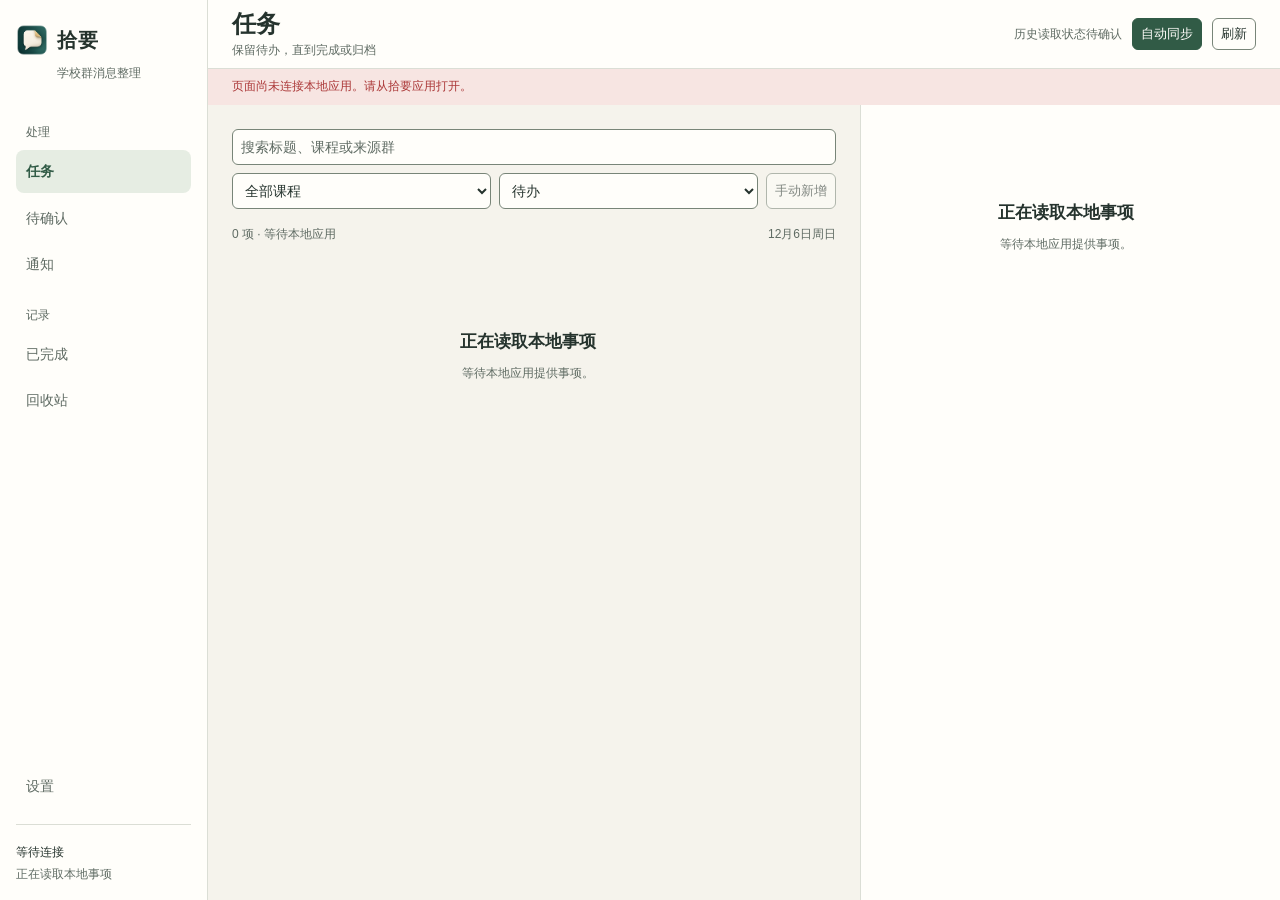
==== commit 869ed009: "Redesign Shiyao with a warm task-focused interface" ====
--- a/src/MessagePurify.Windows/App/ui/index.html
+++ b/src/MessagePurify.Windows/App/ui/index.html
@@ -19,23 +19,22 @@
     </aside>
     <main class="main">
       <header class="topbar">
-        <div class="breadcrumb">拾要 <span aria-hidden="true"> / </span><strong id="breadcrumb">任务</strong></div>
-        <div class="top-actions"><span class="connection-badge" id="history-status">等待同步</span><button class="button primary small" data-action="sync-now">自动同步</button><button class="button small" data-action="refresh">刷新</button></div>
+        <div class="page-heading"><h1 id="page-title">任务</h1><p class="subline" id="page-subline">正在读取本地事项</p></div>
+        <div class="top-actions"><button class="connection-badge" id="history-status" data-action="sync-details" title="查看同步详情">等待同步</button><button class="button primary small" data-action="sync-now">自动同步</button><button class="button small" data-action="refresh">刷新</button></div>
       </header>
+      <p class="error global-error" id="host-error" role="alert" hidden></p>
       <div class="workarea">
         <section class="list-pane" id="list-pane" aria-label="事项列表">
-          <div class="page-head"><div><h1 id="page-title">任务</h1><p class="subline" id="page-subline">正在读取本地事项</p></div><div class="page-head-actions"><div class="date-stamp" id="date-stamp"></div><button class="button primary small" data-action="new-task" disabled>手动新增</button></div></div>
-          <p class="error" id="host-error" role="alert" hidden></p>
           <div class="filters" id="filters">
             <input id="search" type="search" aria-label="搜索事项" placeholder="搜索标题、课程或来源群">
             <select id="course-filter" aria-label="按课程筛选"><option value="">全部课程</option></select>
             <select id="state-filter" aria-label="按状态筛选"><option value="active">待办</option></select>
+            <button class="button small" data-action="new-task" disabled>手动新增</button>
           </div>
-          <div class="list-summary" id="list-summary"></div>
+          <div class="list-summary"><span id="list-summary"></span><span class="date-stamp" id="date-stamp"></span></div>
           <section id="batch-review" class="batch-review" aria-label="批量审核" hidden>
             <div class="batch-actions"><label class="batch-check"><input type="checkbox" id="batch-select-all">全选当前列表</label><span id="batch-count">已选 0 项</span><button class="button small" data-action="batch-ignore" disabled>批量忽略</button><button class="button primary small" data-action="batch-accept" disabled>批量加入任务</button></div>
-            <div class="batch-options"><label>统一日期（可选）<input type="date" id="batch-date" aria-label="批量任务统一日期"></label><label class="batch-check"><input type="checkbox" id="batch-use-suggestions">使用各项建议日期</label></div>
-            <p class="subline">加入前请核对日期；没有日期或需要单独审核的条目会保留。忽略后可在“回收站”中撤销。</p>
+            <div class="batch-options" hidden><label>统一日期（可选）<input type="date" id="batch-date" aria-label="批量任务统一日期"></label><label class="batch-check"><input type="checkbox" id="batch-use-suggestions">使用各项建议日期</label><p class="subline">没有日期或需要单独核对的条目会保留。忽略后可在回收站撤销。</p></div>
             <p id="batch-result" class="subline" role="status" hidden></p>
           </section>
           <div class="rows" id="rows"></div>
--- a/src/MessagePurify.Windows/App/ui/app.css
+++ b/src/MessagePurify.Windows/App/ui/app.css
@@ -24,7 +24,7 @@
   --shadow-hover: rgb(37 51 45 / 12%);
 }
 * { box-sizing: border-box; }
-body { margin: 0; background: var(--paper); color: var(--ink); font: 14px/1.6 "Microsoft YaHei", "Segoe UI", sans-serif; }
+body { margin: 0; background: var(--paper); color: var(--ink); font: 14px/1.6 "Microsoft YaHei UI", "Segoe UI", sans-serif; }
 button, input, select { font: inherit; }
 button { cursor: pointer; }
 button:focus-visible, input:focus-visible, select:focus-visible { outline: 2px solid var(--focus-ring); outline-offset: 3px; }
@@ -32,71 +32,69 @@
 button:disabled { cursor: default; opacity: .55; transform: none !important; }
 [hidden] { display: none !important; }
 h1, h2, h3, p { margin: 0; }
-.app { display: grid; grid-template-columns: 208px minmax(0, 1fr); height: calc(100dvh - 40px); min-height: 560px; max-width: 1500px; margin: 20px auto; width: calc(100% - 40px); border: 1px solid var(--line-soft); border-radius: 12px; background: var(--paper); overflow: hidden; box-shadow: 0 14px 42px var(--shadow-soft); }
-.sidebar { padding: 26px 18px 18px; border-right: 1px solid var(--line-soft); background: var(--paper-raised); display: flex; flex-direction: column; }
+.app { display: grid; grid-template-columns: 208px minmax(0, 1fr); height: 100dvh; width: 100%; background: var(--paper); overflow: hidden; }
+.sidebar { min-height: 0; padding: 24px 16px 16px; border-right: 1px solid var(--line-soft); background: var(--paper-raised); display: flex; flex-direction: column; }
 .brand { display: flex; align-items: center; gap: 9px; font-size: 20px; font-weight: 700; letter-spacing: 1px; }
 .brand-mark { width: 32px; height: 32px; flex-shrink: 0; object-fit: contain; }
 .brand-name { line-height: 1.2; }
-.brand-caption { color: var(--muted); font-size: 11px; margin: 7px 0 34px 41px; }
-.nav { display: grid; gap: 7px; }
+.brand-caption { color: var(--muted); font-size: 12px; margin: 8px 0 24px 41px; }
+.nav { display: flex; flex: 1; min-height: 0; flex-direction: column; gap: 4px; }
 .nav button { display: flex; align-items: center; justify-content: space-between; width: 100%; gap: 6px; border: 0; background: transparent; color: var(--muted); border-radius: 8px; padding: 10px; text-align: left; }
 .nav button > span:first-child { display: inline-flex; align-items: center; white-space: nowrap; }
 .nav button[aria-current="page"] { background: var(--selected-bg); color: var(--moss); font-weight: 700; }
 .nav button:hover { background: var(--selected-bg); }
-.count { min-width: 21px; padding: 0 6px; border-radius: 5px; text-align: center; background: var(--selected-bg); color: var(--moss); font-size: 10px; font-weight: 600; white-space: nowrap; }
+.count { min-width: 24px; text-align: right; color: var(--muted); font-size: 12px; font-variant-numeric: tabular-nums; white-space: nowrap; }
 .sidebar-foot { margin-top: auto; color: var(--muted); border-top: 1px solid var(--line-soft); padding-top: 18px; font-size: 12px; }
 .sidebar-foot b { display: block; color: var(--ink); font-weight: 500; margin-bottom: 3px; }
-.main { min-width: 0; min-height: 0; display: grid; grid-template-rows: 64px minmax(0, 1fr); }
-.topbar { padding: 0 26px; display: flex; justify-content: space-between; align-items: center; border-bottom: 1px solid var(--line-soft); background: var(--paper-raised); gap: 18px; }
-.breadcrumb { color: var(--muted); font-size: 12px; }
-.breadcrumb strong { color: var(--ink); font-weight: 600; }
+.main { min-width: 0; min-height: 0; display: flex; flex-direction: column; }
+.topbar { min-height: 64px; padding: 8px 24px; display: flex; justify-content: space-between; align-items: center; border-bottom: 1px solid var(--line-soft); background: var(--paper-raised); gap: 16px; flex-shrink: 0; }
 .top-actions { display: flex; align-items: center; gap: 10px; }
-.connection-badge { padding: 3px 8px; border: 1px solid var(--line-soft); color: var(--muted); border-radius: 5px; font-size: 11px; white-space: nowrap; }
-.button { border: 1px solid var(--border-control); border-radius: 8px; padding: 8px 13px; background: var(--paper-raised); color: var(--ink); line-height: 1.5; }
+.connection-badge { padding: 4px 0; border: 0; background: transparent; color: var(--muted); font-size: 12px; max-width: 200px; text-align: right; line-height: 1.6; }
+.button { border: 1px solid var(--border-control); border-radius: 6px; min-height: 36px; padding: 6px 12px; background: var(--paper-raised); color: var(--ink); line-height: 1.5; white-space: nowrap; }
 .button:hover { transform: translateY(-1px); background: var(--selected-bg); border-color: var(--moss); box-shadow: 0 4px 10px var(--shadow-soft); }
 .button:active { background: var(--accent-active); border-color: var(--accent-active); color: var(--on-accent); }
 .button.primary { background: var(--moss); border-color: var(--moss); color: var(--on-accent); }
 .button.primary:hover { background: var(--accent-hover); border-color: var(--accent-hover); }
 .button.primary:active { background: var(--accent-active); border-color: var(--accent-active); }
-.button.small { padding: 5px 10px; font-size: 12px; }
+.button.small { min-height: 32px; padding: 4px 8px; font-size: 13px; }
 .button.quiet { background: transparent; border-color: transparent; color: var(--muted); }
-.workarea { display: grid; grid-template-columns: minmax(340px, 1fr) 406px; min-height: 0; }
-.list-pane { min-width: 0; padding: 28px 26px; overflow: auto; background: var(--paper); }
+.workarea { display: grid; grid-template-columns: minmax(0, 1fr) 420px; min-height: 0; flex: 1; }
+.list-pane { min-width: 0; min-height: 0; padding: 24px 24px 0; overflow: hidden; background: var(--paper); display: flex; flex-direction: column; }
 .page-head { display: flex; justify-content: space-between; align-items: flex-start; gap: 16px; margin-bottom: 24px; }
-h1 { font-size: 27px; letter-spacing: -.6px; font-weight: 650; }
+h1 { font-size: 24px; line-height: 1.3; font-weight: 650; }
 .subline { color: var(--muted); font-size: 12px; margin-top: 6px; }
-.date-stamp { font-size: 12px; color: var(--muted); text-align: right; padding-top: 8px; white-space: nowrap; }
+.date-stamp { font-size: 12px; color: var(--muted); white-space: nowrap; font-variant-numeric: tabular-nums; }
 .page-head-actions { display: grid; justify-items: end; gap: 9px; }
 .manual-source { margin-left: 7px; color: var(--muted); }
-.filters { display: grid; grid-template-columns: minmax(100px, 1fr) 116px 108px; gap: 8px; margin-bottom: 17px; }
+.filters { display: grid; grid-template-columns: minmax(0, 1fr) minmax(0, 1fr) auto; gap: 8px; margin-bottom: 16px; flex-shrink: 0; }
 .filters input, .filters select { margin: 0; min-width: 0; }
-.list-summary { display: flex; justify-content: space-between; align-items: center; border-bottom: 1px solid var(--line-soft); padding-bottom: 12px; margin-bottom: 15px; color: var(--muted); font-size: 11px; gap: 12px; }
+.list-summary { display: flex; justify-content: space-between; align-items: center; padding-bottom: 12px; color: var(--muted); font-size: 12px; gap: 12px; flex-shrink: 0; }
 .list-summary b { font-size: 12px; color: var(--moss); padding: 3px 8px; background: var(--selected-bg); border-radius: 5px; }
-.rows { display: grid; gap: 11px; }
-.task-row { width: 100%; border: 1px solid var(--line-soft); background: var(--paper-raised); border-radius: 9px; padding: 17px 18px; text-align: left; color: var(--ink); }
-.task-row:hover { transform: translateY(-2px); border-color: var(--moss); box-shadow: 0 7px 16px var(--shadow-hover); }
-.task-row.selected { background: var(--selected-bg); border-color: var(--moss); }
-.task-row.overdue { border-left: 3px solid var(--danger); }
-.task-row.today { border-left: 3px solid var(--brass); }
-.row-top { display: flex; gap: 10px; align-items: center; margin-bottom: 9px; }
-.row-top h2 { font-size: 15px; font-weight: 600; flex: 1; overflow-wrap: anywhere; }
-.tag { font-size: 10px; line-height: 20px; padding: 0 6px; border-radius: 4px; font-weight: 600; white-space: nowrap; background: var(--selected-bg); color: var(--muted); }
+.rows { display: flex; flex: 1; min-height: 0; flex-direction: column; gap: 4px; overflow: auto; overscroll-behavior: contain; padding: 2px 4px 24px 2px; scrollbar-gutter: stable; }
+.task-row { width: 100%; flex-shrink: 0; border: 1px solid transparent; border-bottom-color: var(--line-soft); background: transparent; border-radius: 8px; padding: 16px 12px; text-align: left; color: var(--ink); }
+.task-row:hover { transform: translateY(-1px); background: var(--paper-raised); box-shadow: 0 2px 6px var(--shadow-soft); }
+.task-row.selected { background: var(--selected-bg); border-color: transparent; }
+.task-row.overdue { border-bottom-color: var(--danger); }
+.task-row.today { border-bottom-color: var(--brass); }
+.row-top { display: flex; gap: 8px; align-items: flex-start; margin-bottom: 8px; }
+.row-top h2 { font-size: 16px; font-weight: 600; flex: 1; min-width: 0; overflow-wrap: anywhere; display: -webkit-box; -webkit-box-orient: vertical; -webkit-line-clamp: 2; overflow: hidden; }
+.tag { font-size: 12px; line-height: 20px; padding: 0 6px; border-radius: 4px; font-weight: 600; white-space: nowrap; background: var(--selected-bg); color: var(--muted); }
 .tag.p0, .tag.overdue { background: var(--danger-bg); color: var(--danger); }
 .tag.p1, .tag.pending { background: var(--warning-bg); color: var(--warning); }
 .tag.p2 { background: var(--selected-bg); color: var(--moss); }
-.row-meta { display: flex; justify-content: space-between; gap: 12px; color: var(--muted); font-size: 11px; }
-.row-meta span:first-child { overflow: hidden; text-overflow: ellipsis; white-space: nowrap; }
-.row-meta span:last-child { flex-shrink: 0; }
-.row-note { color: var(--warning); font-size: 11px; margin-top: 9px; }
+.row-meta { display: flex; flex-wrap: wrap; justify-content: space-between; gap: 4px 12px; color: var(--muted); font-size: 12px; }
+.row-meta span:first-child { min-width: 0; max-width: 100%; overflow: hidden; text-overflow: ellipsis; white-space: nowrap; }
+.row-meta span:last-child { margin-left: auto; font-variant-numeric: tabular-nums; }
+.row-note { color: var(--warning); font-size: 12px; margin-top: 8px; overflow-wrap: anywhere; }
 .unread-dot { display: inline-block; width: 6px; height: 6px; border-radius: 50%; background: var(--danger); margin-left: 6px; vertical-align: middle; flex-shrink: 0; }
-.change-badge { display: inline-block; margin-left: 8px; border: 1px solid var(--line-soft); border-radius: 4px; padding: 1px 6px; background: var(--selected-bg); color: var(--moss); font-size: 10px; font-weight: 500; vertical-align: middle; }
+.change-badge { display: inline-block; margin-left: 8px; border: 1px solid var(--line-soft); border-radius: 4px; padding: 1px 6px; background: var(--selected-bg); color: var(--moss); font-size: 12px; font-weight: 500; vertical-align: middle; }
 .detail-change-label { margin: 0 0 12px; }
-.change-history .section-label span { margin-left: 8px; color: var(--muted); font-size: 10px; font-weight: 400; }
+.change-history .section-label span { margin-left: 8px; color: var(--muted); font-size: 12px; font-weight: 400; }
 .history-list { list-style: none; padding: 0; }
 .history-entry { border: 1px solid var(--line-soft); border-radius: 8px; padding: 12px; margin-bottom: 10px; }
 .history-heading { display: flex; justify-content: space-between; align-items: flex-start; flex-wrap: wrap; gap: 6px 12px; font-size: 12px; overflow-wrap: anywhere; }
-.history-heading time { color: var(--muted); font-size: 10px; }
-.history-fields { margin-top: 12px; font-size: 11px; }
+.history-heading time { color: var(--muted); font-size: 12px; }
+.history-fields { margin-top: 12px; font-size: 12px; }
 .history-fields dt { color: var(--muted); margin: 9px 0 4px; }
 .history-fields dd { display: flex; flex-wrap: wrap; gap: 5px 8px; overflow-wrap: anywhere; }
 .history-fields dd > span:not(.history-arrow), .history-fields strong { min-width: 0; max-width: 100%; }
@@ -105,45 +103,44 @@
 .history-evidence { margin-top: 12px; border-top: 1px solid var(--line-soft); padding-top: 10px; }
 .history-evidence .hint { margin-bottom: 0; }
 .pending-changes .button { margin-top: 10px; }
-.batch-review { border: 1px solid var(--line-soft); border-radius: 9px; padding: 12px; margin-bottom: 15px; background: var(--paper-raised); }
+.batch-review { border-bottom: 1px solid var(--line-soft); padding: 0 0 12px; margin-bottom: 8px; flex-shrink: 0; max-height: 45%; overflow: auto; }
 .batch-actions, .batch-options { display: flex; align-items: center; flex-wrap: wrap; gap: 8px 12px; }
 .batch-actions { justify-content: flex-start; }
 .batch-actions > span { color: var(--muted); font-size: 12px; }
-.batch-options { margin-top: 10px; font-size: 12px; }
+.batch-options { margin-top: 12px; font-size: 12px; }
 .batch-options input[type=date] { display: block; margin-top: 4px; padding: 5px 8px; }
 .batch-check { display: inline-flex; align-items: center; gap: 6px; font-size: 12px; cursor: pointer; }
 .batch-check input { width: 17px; height: 17px; margin: 0; padding: 0; accent-color: var(--moss); flex-shrink: 0; }
-.batch-row { display: flex; align-items: center; gap: 9px; min-width: 0; }
+.batch-row { display: flex; flex-shrink: 0; align-items: center; gap: 8px; min-width: 0; }
 .batch-row .task-row { flex: 1; min-width: 0; }
 #batch-result { overflow-wrap: anywhere; }
 .detail-pane { border-left: 1px solid var(--line-soft); background: var(--paper-raised); min-height: 0; display: grid; grid-template-rows: minmax(0, 1fr) auto; overflow: hidden; }
-.detail-scroll { min-height: 0; overflow: auto; overscroll-behavior: contain; padding: 28px 26px; }
-.confirmation-bar { border-top: 1px solid var(--line-soft); padding: 14px 26px; background: var(--paper-raised); }
-.confirmation-bar p { color: var(--muted); font-size: 11px; line-height: 1.8; margin-bottom: 10px; }
-.confirmation-bar .button { width: 100%; }
-.eyebrow { color: var(--muted); font-size: 11px; letter-spacing: 1px; margin-bottom: 13px; }
-.detail-title { font-size: 21px; line-height: 1.5; font-weight: 650; margin-bottom: 11px; overflow-wrap: anywhere; }
-.detail-sub { color: var(--muted); font-size: 12px; margin-bottom: 22px; }
+.detail-scroll { min-height: 0; overflow: auto; overscroll-behavior: contain; padding: 24px; scrollbar-gutter: stable; }
+.confirmation-bar { border-top: 1px solid var(--line-soft); padding: 12px 24px; background: var(--paper-raised); }
+.confirmation-bar p { color: var(--muted); font-size: 12px; line-height: 1.6; margin-bottom: 8px; }
+.confirmation-bar .button { min-height: 40px; }
+.detail-title { font-size: 20px; line-height: 1.5; font-weight: 650; margin-bottom: 12px; overflow-wrap: anywhere; }
+.detail-sub { color: var(--muted); font-size: 12px; margin-bottom: 16px; overflow-wrap: anywhere; }
 .detail-actions { display: flex; flex-wrap: wrap; gap: 9px; margin: 17px 0 24px; }
 .deadline-box { border-radius: 8px; padding: 15px 16px; background: var(--selected-bg); border: 1px solid var(--line-soft); margin: 20px 0; }
 .deadline-box.overdue { background: var(--danger-bg); border-color: var(--danger); }
 .deadline-box b { display: block; font-size: 15px; margin: 4px 0; }
-.deadline-box small { color: var(--muted); font-size: 11px; }
+.deadline-box small { color: var(--muted); font-size: 12px; }
 .deadline-box.overdue b { color: var(--danger); }
-.section-label { font-size: 12px; font-weight: 600; margin: 22px 0 10px; }
-.source-meta { font-size: 11px; color: var(--muted); margin: 12px 0 9px; overflow-wrap: anywhere; }
-.message { font-size: 12px; line-height: 1.9; white-space: pre-wrap; overflow-wrap: anywhere; background: var(--paper); border: 1px solid var(--line-soft); border-radius: 7px; padding: 14px; }
-.image-placeholder { margin-top: 10px; padding: 12px; border: 1px dashed var(--line-soft); color: var(--muted); font-size: 11px; }
+.section-label { font-size: 14px; font-weight: 600; margin: 24px 0 12px; }
+.source-meta { font-size: 12px; color: var(--muted); margin: 12px 0 9px; overflow-wrap: anywhere; }
+.message { font-size: 14px; line-height: 1.6; white-space: pre-wrap; overflow-wrap: anywhere; padding: 0; }
+.image-placeholder { margin-top: 10px; padding: 12px; border: 1px dashed var(--line-soft); color: var(--muted); font-size: 12px; }
 .form { margin-top: 15px; }
-.field { display: block; margin-bottom: 13px; font-size: 11px; color: var(--muted); }
-input, select { display: block; width: 100%; border: 1px solid var(--border-control); background: var(--paper-raised); color: var(--ink); border-radius: 6px; min-height: 37px; padding: 7px 9px; margin-top: 5px; font-size: 12px; }
+.field { display: block; margin-bottom: 16px; font-size: 14px; color: var(--muted); }
+input, select { display: block; width: 100%; min-width: 0; border: 1px solid var(--border-control); background: var(--paper-raised); color: var(--ink); border-radius: 6px; min-height: 36px; padding: 6px 8px; margin-top: 8px; font-size: 14px; caret-color: var(--moss); }
 .form-grid { display: grid; grid-template-columns: 1fr 1fr; gap: 12px; }
-.hint { color: var(--muted); font-size: 11px; line-height: 1.8; margin-bottom: 14px; }
+.hint { color: var(--muted); font-size: 13px; line-height: 1.6; margin-bottom: 16px; }
 .error { color: var(--danger); font-size: 12px; margin-bottom: 12px; overflow-wrap: anywhere; }
 .merge-field { margin: 14px 0; padding: 13px; border: 1px solid var(--line-soft); border-radius: 8px; }
 .merge-field h3 { display: flex; justify-content: space-between; gap: 10px; font-size: 12px; }
-.merge-field h3 span { color: var(--warning); font-size: 11px; }
-.merge-field dl { display: grid; grid-template-columns: 65px minmax(0, 1fr); gap: 7px 9px; margin: 12px 0; font-size: 11px; line-height: 1.6; }
+.merge-field h3 span { color: var(--warning); font-size: 12px; }
+.merge-field dl { display: grid; grid-template-columns: 65px minmax(0, 1fr); gap: 7px 9px; margin: 12px 0; font-size: 12px; line-height: 1.6; }
 .merge-field dt { color: var(--muted); }
 .merge-field dd { margin: 0; overflow-wrap: anywhere; }
 .split-evidence { border: 1px solid var(--line-soft); border-radius: 8px; padding: 13px; margin: 18px 0; }
@@ -158,9 +155,9 @@
 .empty { text-align: center; color: var(--muted); padding: 70px 14px; }
 .empty h2 { font-size: 17px; color: var(--ink); margin-bottom: 9px; }
 .empty p { font-size: 12px; }
-.settings-section { border-top: 1px solid var(--line-soft); padding: 22px 0; }
-.settings-section h2 { font-size: 15px; margin-bottom: 10px; }
-.settings-section p { color: var(--muted); font-size: 12px; line-height: 2; }
+.settings-section { padding: 24px 0; border-bottom: 1px solid var(--line-soft); }
+.settings-section h2 { font-size: 20px; margin-bottom: 16px; }
+.settings-section p { color: var(--muted); font-size: 14px; line-height: 1.6; max-width: 72ch; overflow-wrap: anywhere; }
 .setting-row { display: flex; align-items: center; justify-content: space-between; gap: 16px; margin: 16px 0; }
 .setting-row select { width: 145px; margin: 0; }
 .backup-preview { margin-top: 16px; padding: 16px; border: 1px solid var(--line-soft); border-radius: 8px; background: var(--selected-bg); }
@@ -168,17 +165,17 @@
 .backup-section #backup-result { overflow-wrap: anywhere; }
 .backup-section .error { color: var(--danger); }
 .backup-preview .detail-actions { margin-bottom: 0; }
-.group-setting { margin-top: 18px; padding: 15px; border: 1px solid var(--line-soft); border-radius: 8px; }
+.group-setting { margin-top: 16px; padding: 16px 0; border-top: 1px solid var(--line-soft); }
 .group-setting h3 { font-size: 13px; }
 .group-setting .detail-actions { margin-bottom: 0; }
 .change-box { border: 1px solid var(--line-soft); background: var(--selected-bg); border-radius: 8px; padding: 12px 14px; margin-bottom: 17px; font-size: 12px; }
-.change-box p { margin-top: 7px; color: var(--muted); font-size: 11px; }
+.change-box p { margin-top: 7px; color: var(--muted); font-size: 12px; }
 .toast { position: fixed; bottom: 24px; left: 50%; transform: translateX(-50%); padding: 10px 19px; background: var(--moss); color: var(--on-accent); border-radius: 8px; box-shadow: 0 6px 22px var(--shadow-hover); z-index: 5; font-size: 12px; max-width: calc(100vw - 40px); }
 body, .app, .sidebar, .topbar, .detail-pane, .confirmation-bar, .nav button, .count, .connection-badge, .tag, .deadline-box, .message, input, select { transition: background-color .32s ease, color .32s ease, border-color .32s ease, box-shadow .32s ease; }
-.button, .task-row { transition: transform .16s ease, background-color .32s ease, color .32s ease, border-color .32s ease, box-shadow .32s ease; }
+.button, .task-row { transition: transform .16s ease, background-color .16s ease, color .32s ease, border-color .32s ease, box-shadow .32s ease; }
 :root[data-theme="dark"] {
   color-scheme: dark;
-  --paper: #0C0F0D;
+  --paper: #000000;
   --paper-raised: #171D19;
   --ink: #EAECE3;
   --muted: #A7B0A4;
@@ -198,42 +195,76 @@
   --shadow-soft: rgb(0 0 0 / 24%);
   --shadow-hover: rgb(0 0 0 / 34%);
 }
-[data-theme="dark"] body { background: var(--paper); }
-[data-theme="dark"] .app { background: var(--paper); border-color: var(--line-soft); box-shadow: 0 14px 50px var(--shadow-soft); }
-[data-theme="dark"] .sidebar { background: var(--paper-raised); }
-[data-theme="dark"] .topbar, [data-theme="dark"] .detail-pane, [data-theme="dark"] .confirmation-bar, [data-theme="dark"] .task-row { background: var(--paper-raised); }
-[data-theme="dark"] .nav button { color: var(--muted); }
-[data-theme="dark"] .nav button[aria-current="page"] { background: var(--selected-bg); color: var(--moss); }
-[data-theme="dark"] .nav button:hover { background: var(--selected-bg); }
-[data-theme="dark"] .count { background: var(--selected-bg); color: var(--moss); }
-[data-theme="dark"] .connection-badge { border-color: var(--line-soft); }
-[data-theme="dark"] .button { background: var(--paper-raised); border-color: var(--border-control); }
-[data-theme="dark"] .button:hover { background: var(--selected-bg); border-color: var(--moss); box-shadow: 0 4px 10px var(--shadow-soft); }
-[data-theme="dark"] .button.quiet { background: transparent; border-color: transparent; color: var(--muted); }
-[data-theme="dark"] .button.primary { background: var(--moss); color: var(--on-accent); border-color: var(--moss); }
-[data-theme="dark"] .button.primary:hover { background: var(--accent-hover); border-color: var(--accent-hover); }
-[data-theme="dark"] .task-row.selected { background: var(--selected-bg); border-color: var(--moss); }
-[data-theme="dark"] .task-row:hover { border-color: var(--moss); box-shadow: 0 7px 16px var(--shadow-hover); }
-[data-theme="dark"] .message { background: var(--paper); }
-[data-theme="dark"] input, [data-theme="dark"] select { background: var(--paper-raised); border-color: var(--border-control); }
-[data-theme="dark"] .toast { background: var(--moss); color: var(--on-accent); }
-@media (max-width: 1160px) {
-  .app { grid-template-columns: 154px minmax(0, 1fr); }
+.nav-group { color: var(--muted); font-size: 12px; padding: 16px 10px 4px; }
+.nav [data-page="settings"] { margin-top: auto; margin-bottom: 16px; }
+.page-heading { min-width: 0; }
+.page-heading .subline { margin: 2px 0 0; font-size: 12px; }
+.top-actions { flex-shrink: 0; }
+.connection-badge[data-state="warning"] { color: var(--warning); }
+.connection-badge[data-state="error"] { color: var(--danger); }
+.global-error { padding: 8px 24px; margin: 0; background: var(--danger-bg); max-height: 112px; overflow: auto; flex-shrink: 0; }
+#search { grid-column: 1 / -1; }
+.batch-options .subline { width: 100%; margin: 0; }
+.batch-check { font-size: 12px; }
+.source-evidence { padding: 12px 0 16px; border-bottom: 1px solid var(--line-soft); }
+.source-evidence .source-meta { margin-top: 0; font-size: 12px; }
+.message.collapsed { display: -webkit-box; -webkit-line-clamp: 6; -webkit-box-orient: vertical; overflow: hidden; }
+.source-toggle { margin-top: 8px; }
+.detail-actions:empty { display: none; }
+.detail-status { display: inline-block; margin-right: 8px; color: var(--moss); font-weight: 600; }
+.confirmation-actions { display: flex; flex-wrap: wrap; gap: 8px; }
+.confirmation-actions .primary, .confirmation-bar > .primary { flex: 1; width: 100%; }
+.confirmation-actions .primary:not(:only-child) { flex-basis: 100%; }
+.confirmation-bar .hint { margin-bottom: 8px; }
+.confirmation-bar .detail-actions { margin: 0; }
+.form-error { scroll-margin-block: 16px; }
+.structure-actions { border-top: 1px solid var(--line-soft); padding-top: 16px; }
+.empty { line-height: 1.6; }
+.empty .button { margin-top: 16px; }
+.workarea.settings-mode { grid-template-columns: minmax(0, 1fr); }
+.settings-mode #detail-pane { display: none; }
+.settings-mode .list-pane { padding: 0; }
+.settings-mode .list-summary { display: none; }
+#settings-panel { min-height: 0; flex: 1; overflow: auto; overscroll-behavior: contain; padding: 0 24px 32px; }
+.settings-nav { position: sticky; top: 0; z-index: 1; display: flex; flex-wrap: wrap; gap: 8px; padding: 16px 0; background: var(--paper); border-bottom: 1px solid var(--line-soft); }
+.settings-nav .button[aria-current="true"] { background: var(--selected-bg); color: var(--moss); border-color: var(--moss); }
+.settings-group { max-width: 1000px; margin-inline: auto; padding-top: 24px; }
+.settings-group > h2 { font-size: 20px; scroll-margin-top: 84px; }
+.settings-group .settings-section { max-width: 760px; }
+.settings-group .settings-section h3 { font-size: 16px; margin-bottom: 12px; }
+.settings-group .settings-section h3 + p { margin-bottom: 12px; }
+.settings-nav { max-width: 1000px; margin-inline: auto; }
+.setting-row { max-width: 620px; }
+.setting-row label { color: var(--ink); }
+.related-items .button { white-space: normal; }
+::selection { color: var(--ink); background: var(--selected-bg); }
+::placeholder { color: var(--muted); opacity: 1; }
+* { scrollbar-width: thin; scrollbar-color: var(--border-control) transparent; }
+:focus-visible { outline: 2px solid var(--focus-ring); outline-offset: 3px; }
+@media (min-width: 1500px) {
+  .filters { grid-template-columns: minmax(160px, 1fr) 120px 110px auto; }
+  #search { grid-column: auto; }
+}
+@media (max-width: 1199px) {
+  .app { grid-template-columns: 168px minmax(0, 1fr); }
   .sidebar { padding-inline: 12px; }
-  .workarea { grid-template-columns: minmax(280px, 1fr) 350px; }
-  .list-pane, .detail-scroll { padding: 24px 20px; }
+  .brand-caption { margin-left: 0; }
+  .workarea { grid-template-columns: minmax(0, 1fr) 360px; }
+  .list-pane, .detail-scroll { padding: 20px 20px 0; }
+  .detail-scroll { padding-bottom: 24px; }
   .confirmation-bar, .topbar { padding-inline: 20px; }
-  .row-top h2 { font-size: 14px; }
-}
-@media (max-width: 880px) {
-  .app { width: 860px; margin: 12px; height: calc(100dvh - 24px); }
-  .workarea { grid-template-columns: 340px minmax(0, 1fr); }
-  .connection-badge { display: none; }
-}
-@media (max-height: 620px) {
-  .app { margin: 0; width: 100%; height: 100dvh; min-height: 0; border-radius: 0; }
-  .detail-scroll { padding-block: 16px; }
-  .confirmation-bar { padding-block: 10px; }
+  .page-heading .subline { max-width: 250px; white-space: nowrap; text-overflow: ellipsis; overflow: hidden; }
+  .connection-badge { max-width: 145px; }
+  .merge-field dl { display: block; }
+  .merge-field dd { margin: 4px 0 12px; }
+}
+@media (max-height: 660px) {
+  .sidebar { padding-top: 16px; }
+  .brand-caption { margin-bottom: 8px; }
+  .nav-group { padding-top: 8px; }
+  .nav button { padding-block: 8px; }
+  .sidebar-foot { padding-top: 8px; }
+  .confirmation-bar { padding-block: 8px; }
 }
 @media (prefers-reduced-motion: reduce) { * { transition: none !important; } .button:hover, .task-row:hover { transform: none !important; box-shadow: none !important; } }
 [data-motion="reduce"] * { transition: none !important; }
